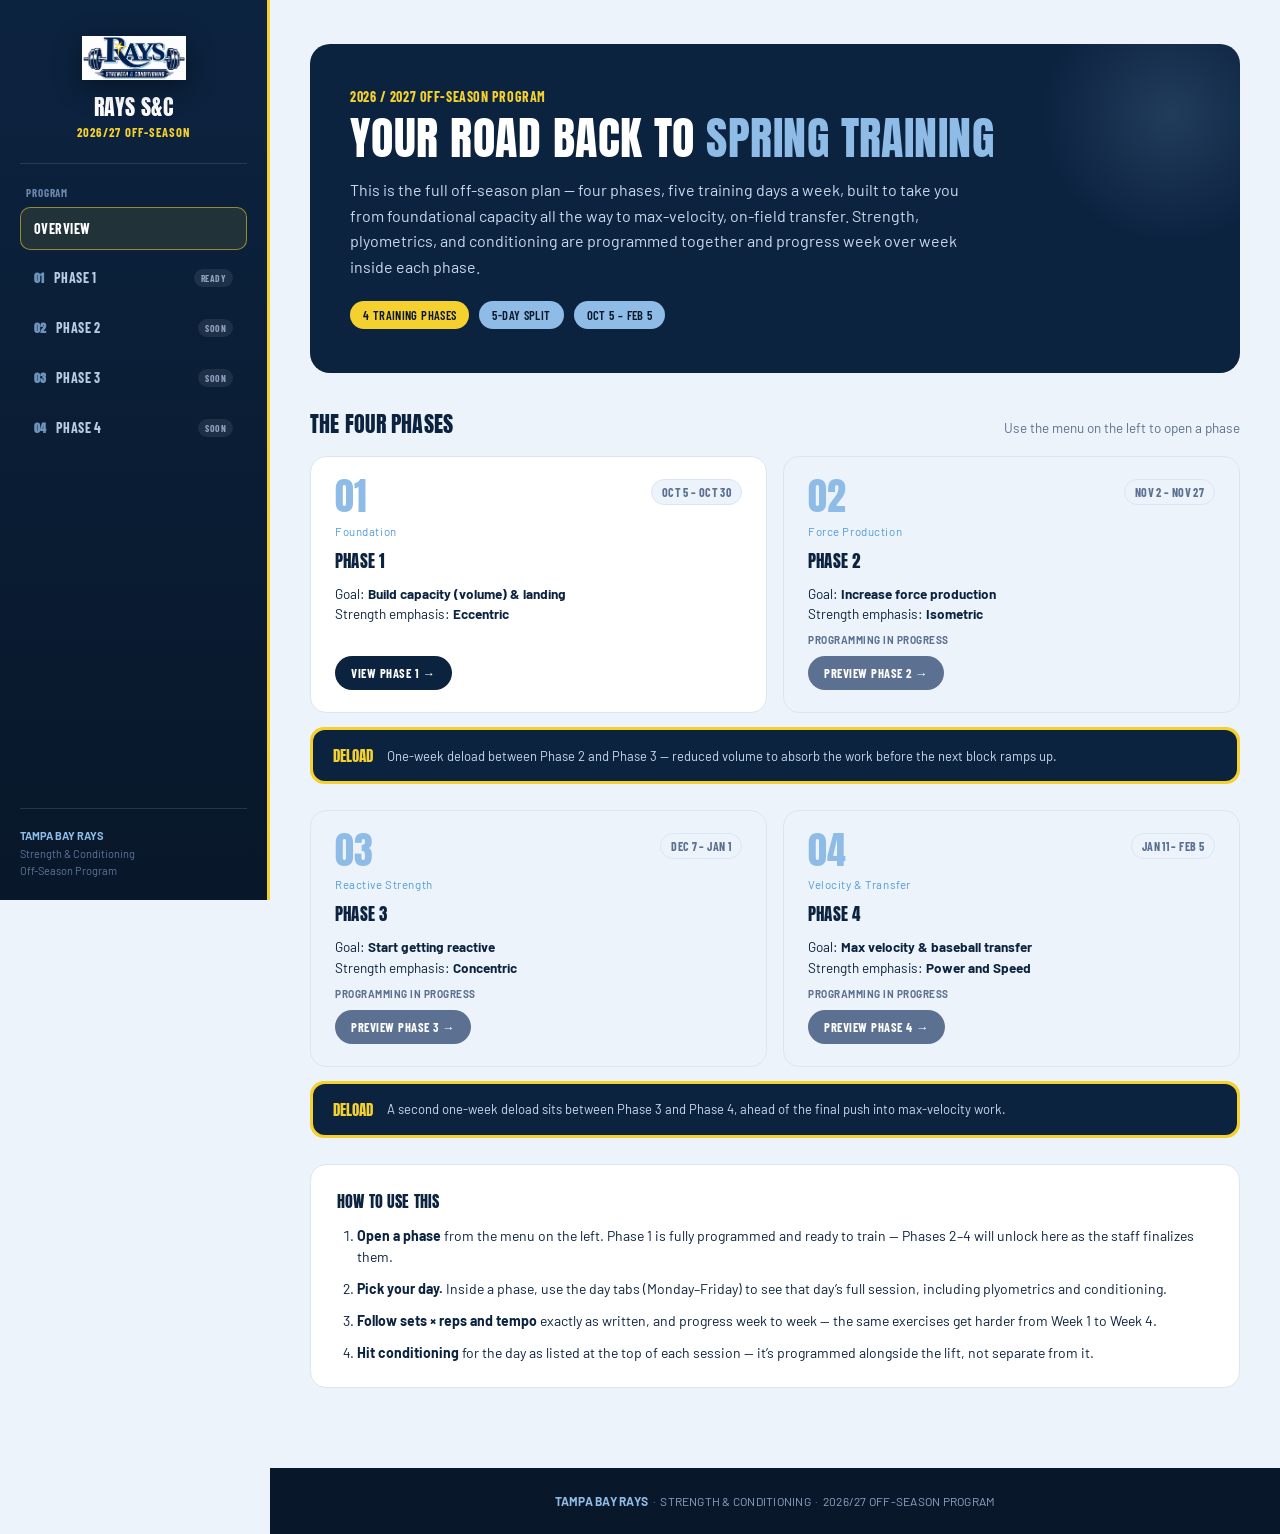
==== index.html @ f3b7005d "Add files via upload" ====
<!doctype html>
<html lang="en">
<head>
<meta charset="UTF-8">
<meta name="viewport" content="width=device-width, initial-scale=1.0, viewport-fit=cover">
<meta name="theme-color" content="#0C2340">
<meta name="apple-mobile-web-app-capable" content="yes">
<meta name="apple-mobile-web-app-status-bar-style" content="black-translucent">
<meta name="mobile-web-app-capable" content="yes">
<title>Tampa Bay Rays — 2026/27 Off-Season Program</title>
<link rel="preconnect" href="https://fonts.googleapis.com">
<link rel="preconnect" href="https://fonts.gstatic.com" crossorigin>
<link href="https://fonts.googleapis.com/css2?family=Anton&family=Barlow+Condensed:wght@500;600;700&family=Barlow:wght@400;500;600;700&display=swap" rel="stylesheet">
<style>
  :root{
    --navy:#0C2340;
    --navy-deep:#081729;
    --navy-mid:#123762;
    --rays-blue:#8FBCE6;
    --rays-blue-deep:#4F9BDB;
    --gold:#F5D130;
    --white:#FFFFFF;
    --bg:#EDF3FA;
    --ink:#0C2340;
    --muted:#5C7191;
    --card-line:#DCE6F2;
    --sidebar-w:270px;
    --mono-space:0.04em;
  }
  *{box-sizing:border-box; -webkit-tap-highlight-color:transparent;}
  html{scroll-behavior:smooth; -webkit-text-size-adjust:100%;}
  body{
    margin:0;
    background:var(--bg);
    color:var(--ink);
    font-family:'Barlow', sans-serif;
    -webkit-font-smoothing:antialiased;
    overscroll-behavior-y:none;
  }
  button{ touch-action:manipulation; }
  h1,h2,h3,.display{
    font-family:'Anton', sans-serif;
    font-weight:400;
    letter-spacing:0.01em;
    text-transform:uppercase;
  }
  .eyebrow{
    font-family:'Barlow Condensed', sans-serif;
    font-weight:700;
    letter-spacing:var(--mono-space);
    text-transform:uppercase;
  }
  a{color:inherit;}

  /* ============ APP SHELL ============ */
  .app{
    display:flex;
    min-height:100vh;
    align-items:stretch;
  }

  /* ---------- SIDEBAR ---------- */
  .sidebar{
    width:var(--sidebar-w);
    flex:0 0 var(--sidebar-w);
    background:linear-gradient(180deg, var(--navy) 0%, var(--navy-deep) 100%);
    color:var(--white);
    position:sticky;
    top:0;
    align-self:flex-start;
    height:100vh;
    overflow-y:auto;
    padding:30px 20px 20px;
    display:flex;
    flex-direction:column;
    border-right:3px solid var(--gold);
    z-index:40;
  }
  .sidebar-brand{
    display:flex;
    flex-direction:column;
    align-items:center;
    text-align:center;
    gap:14px;
    padding:6px 4px 24px;
    border-bottom:1px solid rgba(143,188,230,0.18);
  }
  .sidebar-brand img{
    width:104px;
    height:auto;
    flex:0 0 auto;
    filter:drop-shadow(0 6px 14px rgba(0,0,0,0.4));
  }
  .sidebar-brand .brand-text{
    font-family:'Anton', sans-serif;
    font-weight:400;
    letter-spacing:0.02em;
    text-transform:uppercase;
    font-size:22px;
    line-height:1.15;
    color:var(--white);
  }
  .sidebar-brand .brand-text span{
    display:block;
    font-family:'Barlow Condensed', sans-serif;
    font-size:12.5px;
    color:var(--gold);
    font-weight:700;
    letter-spacing:0.08em;
    margin-top:6px;
  }

  .sidebar-section-label{
    font-family:'Barlow Condensed', sans-serif;
    font-weight:700;
    letter-spacing:0.08em;
    text-transform:uppercase;
    font-size:11px;
    color:#6C87AC;
    margin:22px 6px 8px;
  }

  .sidebar-nav{
    display:flex;
    flex-direction:column;
    gap:6px;
  }
  .sidebar-nav button{
    display:flex;
    align-items:center;
    justify-content:space-between;
    gap:10px;
    width:100%;
    text-align:left;
    background:transparent;
    border:1px solid transparent;
    border-radius:10px;
    padding:12px 13px;
    cursor:pointer;
    color:#B9CBE3;
    font-family:'Barlow Condensed', sans-serif;
    font-weight:700;
    letter-spacing:0.03em;
    text-transform:uppercase;
    font-size:14px;
    transition:all 0.15s ease;
  }
  .sidebar-nav button .num{
    font-family:'Anton', sans-serif;
    font-size:12px;
    color:var(--rays-blue);
    margin-right:9px;
    opacity:0.75;
  }
  .sidebar-nav button:hover{
    background:rgba(143,188,230,0.08);
    color:var(--white);
  }
  .sidebar-nav button.active{
    background:rgba(245,209,48,0.10);
    border-color:rgba(245,209,48,0.55);
    color:var(--white);
  }
  .sidebar-nav button.active .num{ color:var(--gold); }
  .sidebar-nav button .badge{
    font-size:9.5px;
    letter-spacing:0.04em;
    padding:3px 7px;
    border-radius:999px;
    background:rgba(255,255,255,0.08);
    color:#8FA3C2;
    font-family:'Barlow Condensed', sans-serif;
    font-weight:700;
    flex:0 0 auto;
  }
  .sidebar-nav button.active .badge.ready{
    background:var(--gold);
    color:var(--navy-deep);
  }

  .sidebar-foot{
    margin-top:auto;
    padding-top:18px;
    border-top:1px solid rgba(143,188,230,0.18);
    font-size:11px;
    color:#5E759C;
    line-height:1.6;
  }
  .sidebar-foot b{ color:var(--rays-blue); }

  .sidebar-toggle{
    display:none;
    -webkit-appearance:none;
    appearance:none;
    border:none;
    outline:none;
    width:100%;
    text-align:left;
    font:inherit;
    margin:0;
  }

  /* ---------- MAIN CONTENT ---------- */
  .content{
    flex:1 1 auto;
    min-width:0;
  }
  .page{ display:none; }
  .page.active{ display:block; }

  .page-inner{
    max-width:1080px;
    margin:0 auto;
    padding:44px 40px 80px;
  }

  /* ---------- OVERVIEW HERO ---------- */
  .ov-hero{
    background:var(--navy);
    color:var(--white);
    border-radius:20px;
    padding:44px 40px;
    position:relative;
    overflow:hidden;
    margin-bottom:34px;
  }
  .ov-hero::after{
    content:"";
    position:absolute;
    right:-60px; top:-60px;
    width:260px; height:260px;
    border-radius:50%;
    background:radial-gradient(circle, rgba(143,188,230,0.16) 0%, transparent 70%);
  }
  .ov-hero .eyebrow{ color:var(--gold); font-size:14px; margin-bottom:10px; }
  .ov-hero h1{
    font-size:clamp(30px, 4vw, 46px);
    line-height:1.0;
    margin:0 0 16px;
    color:var(--white);
    position:relative;
  }
  .ov-hero h1 span{ color:var(--rays-blue); }
  .ov-hero p{
    font-size:16px;
    line-height:1.6;
    color:#C9D9EC;
    max-width:640px;
    margin:0 0 22px;
    position:relative;
  }
  .ov-hero .hero-strip{ display:flex; gap:10px; flex-wrap:wrap; position:relative;}
  .ov-hero .pill{
    font-family:'Barlow Condensed', sans-serif;
    font-weight:600;
    letter-spacing:0.03em;
    text-transform:uppercase;
    font-size:12.5px;
    color:var(--navy-deep);
    background:var(--rays-blue);
    padding:6px 13px;
    border-radius:999px;
  }
  .ov-hero .pill.gold{ background:var(--gold); }

  .section-head{
    display:flex;
    align-items:baseline;
    justify-content:space-between;
    margin:0 0 16px;
    flex-wrap:wrap;
    gap:8px;
  }
  .section-head h2{
    font-size:22px;
    color:var(--navy);
    margin:0;
  }
  .section-head p{
    margin:0;
    font-size:13.5px;
    color:var(--muted);
  }

  /* ---------- PHASE SUMMARY CARDS (Overview) ---------- */
  .phase-grid{
    display:grid;
    grid-template-columns:repeat(2, 1fr);
    gap:16px;
    margin-bottom:14px;
  }
  @media (max-width:760px){ .phase-grid{ grid-template-columns:1fr; } }

  .phase-card{
    background:var(--white);
    border:1px solid var(--card-line);
    border-radius:16px;
    padding:22px 24px;
    position:relative;
    display:flex;
    flex-direction:column;
    gap:10px;
  }
  .phase-card .top-row{
    display:flex;
    align-items:flex-start;
    justify-content:space-between;
    gap:10px;
  }
  .phase-card .num{
    font-family:'Anton', sans-serif;
    font-size:38px;
    color:var(--rays-blue);
    line-height:0.9;
  }
  .phase-card .dates{
    font-family:'Barlow Condensed', sans-serif;
    font-weight:700;
    letter-spacing:0.03em;
    text-transform:uppercase;
    font-size:12px;
    color:var(--muted);
    background:var(--bg);
    border:1px solid var(--card-line);
    padding:5px 10px;
    border-radius:999px;
    white-space:nowrap;
  }
  .phase-card h3{
    font-size:17px;
    color:var(--navy);
    margin:0;
  }
  .phase-card .eyebrow-mini{
    font-size:11.5px;
    color:var(--rays-blue-deep);
    letter-spacing:0.05em;
  }
  .phase-card .goal-line{
    font-size:13.5px;
    color:var(--ink);
    line-height:1.5;
  }
  .phase-card .goal-line b{ color:var(--navy); }
  .phase-card .cond-mini{
    display:flex;
    flex-wrap:wrap;
    gap:5px;
    margin-top:4px;
  }
  .phase-card .cond-mini span{
    font-size:10.5px;
    font-weight:700;
    letter-spacing:0.02em;
    text-transform:uppercase;
    color:var(--navy);
    background:var(--bg);
    border:1px solid var(--card-line);
    padding:3px 8px;
    border-radius:999px;
  }
  .phase-card .go-btn{
    margin-top:auto;
    align-self:flex-start;
    font-family:'Barlow Condensed', sans-serif;
    font-weight:700;
    letter-spacing:0.04em;
    text-transform:uppercase;
    font-size:12.5px;
    background:var(--navy);
    color:var(--white);
    border:none;
    padding:9px 16px;
    border-radius:999px;
    cursor:pointer;
    transition:background 0.15s ease;
  }
  .phase-card .go-btn:hover{ background:var(--rays-blue-deep); }
  .phase-card.locked{ background:var(--bg); }
  .phase-card.locked .go-btn{ background:var(--muted); }
  .phase-card.locked .go-btn:hover{ background:var(--navy-mid); }
  .phase-card .lock-tag{
    font-size:10px;
    font-weight:700;
    letter-spacing:0.05em;
    text-transform:uppercase;
    color:var(--muted);
  }

  .deload-strip{
    display:flex;
    align-items:center;
    gap:14px;
    background:var(--gold);
    border-radius:14px;
    padding:3px;
    margin:6px 0 26px;
  }
  .deload-strip-inner{
    background:var(--navy);
    border-radius:12px;
    padding:14px 20px;
    color:var(--white);
    display:flex;
    align-items:center;
    gap:14px;
    flex-wrap:wrap;
    width:100%;
  }
  .deload-strip-inner .tag{
    font-family:'Anton', sans-serif;
    font-size:15px;
    color:var(--gold);
  }
  .deload-strip-inner p{ margin:0; font-size:13px; color:#C9D9EC; }

  .how-panel{
    background:var(--white);
    border:1px solid var(--card-line);
    border-radius:16px;
    padding:24px 26px;
    margin-top:8px;
  }
  .how-panel h3{ font-size:16px; color:var(--navy); margin:0 0 12px;}
  .how-panel ol{
    margin:0;
    padding-left:20px;
    display:flex;
    flex-direction:column;
    gap:10px;
  }
  .how-panel li{ font-size:14px; line-height:1.55; }
  .how-panel li b{ color:var(--navy); }

  /* ---------- barbell divider ---------- */
  .barbell-divider{
    display:flex;
    align-items:center;
    gap:14px;
    margin:34px 0 26px;
  }
  .barbell-divider .plate{
    width:18px; height:18px;
    border-radius:50%;
    border:4px solid var(--navy);
    flex:0 0 auto;
  }
  .barbell-divider .plate.small{ width:11px; height:11px; border-width:3px; border-color:var(--rays-blue); }
  .barbell-divider .bar{
    flex:1;
    height:3px;
    background:linear-gradient(90deg, var(--navy), var(--rays-blue));
    border-radius:2px;
  }

  /* ---------- PHASE DETAIL BANNER (used on phase pages) ---------- */
  .phase-banner{
    background:var(--navy);
    border-radius:18px;
    padding:30px 30px;
    display:flex;
    align-items:center;
    gap:24px;
    color:var(--white);
    position:relative;
    overflow:hidden;
    margin-bottom:24px;
    flex-wrap:wrap;
  }
  .phase-banner .num{
    font-family:'Anton', sans-serif;
    font-size:clamp(48px, 6vw, 76px);
    color:var(--rays-blue);
    opacity:0.9;
    line-height:1;
    flex:0 0 auto;
  }
  .phase-banner .txt{ position:relative; z-index:1; flex:1 1 260px; }
  .phase-banner .eyebrow{ color:var(--gold); font-size:13px; margin-bottom:4px; }
  .phase-banner h2{ font-size:clamp(24px,3.4vw,34px); margin:0 0 8px; color:var(--white); }
  .phase-banner .goal-line{
    font-size:14.5px;
    color:#CBDCEF;
    max-width:640px;
    line-height:1.5;
  }
  .phase-banner .goal-line b{ color:var(--rays-blue); font-weight:700; }
  .phase-banner .dates-chip{
    font-family:'Barlow Condensed', sans-serif;
    font-weight:700;
    letter-spacing:0.03em;
    text-transform:uppercase;
    font-size:12.5px;
    background:rgba(143,188,230,0.15);
    border:1px solid rgba(143,188,230,0.4);
    color:var(--rays-blue);
    padding:6px 13px;
    border-radius:999px;
    display:inline-block;
    margin-top:10px;
  }

  /* plyo panels */
  .split-row{
    display:grid;
    grid-template-columns:1fr 1fr;
    gap:16px;
    margin-bottom:30px;
  }
  @media (max-width:760px){ .split-row{ grid-template-columns:1fr; } }
  .panel{
    background:var(--white);
    border:1px solid var(--card-line);
    border-radius:14px;
    padding:20px 22px;
  }
  .panel .panel-title{
    display:flex;
    align-items:center;
    gap:10px;
    font-family:'Anton', sans-serif;
    font-size:16px;
    color:var(--navy);
    margin:0 0 12px;
    text-transform:uppercase;
  }
  .panel .panel-title .plate-icon{
    width:20px; height:20px;
    border-radius:50%;
    border:5px solid var(--navy);
    flex:0 0 auto;
  }
  .panel-title.upper .plate-icon{ border-color:var(--rays-blue-deep); }
  .panel .row{ margin-bottom:10px; }
  .panel .row:last-child{ margin-bottom:0; }
  .panel .row .label{
    font-family:'Barlow Condensed', sans-serif;
    font-weight:700;
    letter-spacing:0.04em;
    font-size:11px;
    text-transform:uppercase;
    color:var(--muted);
    margin-bottom:3px;
  }
  .panel .row .value{ font-size:14px; color:var(--ink); line-height:1.5; }
  .panel .row .value.goal{ color:var(--navy); font-weight:600; }

  /* ---------- DAY PILLS (within a phase page) ---------- */
  .day-pills{
    display:flex;
    gap:8px;
    flex-wrap:wrap;
    margin:0 0 18px;
  }
  .day-pills button{
    font-family:'Barlow Condensed', sans-serif;
    font-weight:700;
    letter-spacing:0.03em;
    text-transform:uppercase;
    font-size:13.5px;
    color:var(--navy);
    background:var(--white);
    border:1.5px solid var(--card-line);
    padding:9px 18px;
    border-radius:999px;
    cursor:pointer;
    transition:all 0.15s ease;
  }
  .day-pills button:hover{ border-color:var(--rays-blue-deep); }
  .day-pills button.active{
    background:var(--navy);
    border-color:var(--navy);
    color:var(--white);
  }
  .day-pills button .cond-dot{
    display:inline-block;
    width:6px;height:6px;
    border-radius:50%;
    background:var(--gold);
    margin-right:7px;
  }

  .cond-card{
    background:linear-gradient(135deg, rgba(245,209,48,0.10), rgba(255,255,255,1) 60%);
    border:1px solid var(--card-line);
    border-left:4px solid var(--gold);
    border-radius:14px;
    padding:16px 20px;
    margin:-6px 0 18px;
  }
  .cond-card .cond-head{
    display:flex;
    align-items:baseline;
    gap:10px;
    flex-wrap:wrap;
    margin-bottom:6px;
  }
  .cond-card .cond-title{
    font-family:'Anton', sans-serif;
    font-size:14px;
    color:var(--navy);
    text-transform:uppercase;
  }
  .cond-card .cond-note{
    font-size:12px;
    color:var(--muted);
    font-style:italic;
  }
  .cond-card .cond-weeks{
    display:flex;
    gap:8px;
    flex-wrap:wrap;
    margin-top:2px;
  }
  .cond-card .cond-weeks span{
    font-size:11.5px;
    font-weight:700;
    color:var(--navy);
    background:var(--bg);
    border:1px solid var(--card-line);
    padding:4px 10px;
    border-radius:999px;
  }
  .cond-card .cond-weeks span b{
    color:var(--rays-blue-deep);
    margin-right:4px;
    font-weight:700;
  }

  /* ---------- PROGRAM TABLE ---------- */
  .table-wrap{
    background:var(--white);
    border:1px solid var(--card-line);
    border-radius:14px;
    overflow-x:auto;
    -webkit-overflow-scrolling:touch;
    margin-bottom:12px;
  }
  table.program{
    width:100%;
    border-collapse:collapse;
  }
  table.program thead th{
    background:var(--navy);
    color:var(--white);
    font-family:'Barlow Condensed', sans-serif;
    font-weight:700;
    letter-spacing:0.04em;
    text-transform:uppercase;
    font-size:11.5px;
    padding:12px 14px;
    text-align:left;
    white-space:nowrap;
  }
  table.program thead th.wk{ text-align:center; width:130px; }
  table.program tbody tr{ border-top:1px solid var(--card-line); }
  table.program tbody tr:nth-child(even){ background:var(--bg); }
  table.program td{
    padding:12px 14px;
    vertical-align:top;
    font-size:13px;
  }
  table.program td.wk{ text-align:center; white-space:nowrap; }
  .ex-tag{
    font-family:'Barlow Condensed', sans-serif;
    font-weight:700;
    color:var(--rays-blue-deep);
    margin-right:6px;
    font-size:12px;
  }
  .ex-name{
    font-family:'Anton', sans-serif;
    font-size:13.5px;
    color:var(--navy);
    text-transform:uppercase;
    line-height:1.25;
  }
  .ex-note{
    font-size:11px;
    color:var(--muted);
    font-style:italic;
    margin-top:3px;
    line-height:1.3;
  }
  .set-main{ font-weight:700; color:var(--navy); font-size:13.5px; }
  .tempo-chip{
    display:inline-block;
    margin-top:4px;
    font-size:10px;
    letter-spacing:0.02em;
    color:var(--muted);
    background:var(--bg);
    border:1px solid var(--card-line);
    padding:1px 7px;
    border-radius:999px;
  }
  .block-divider td{
    padding:0;
    height:1px;
  }

  /* legend */
  .legend{
    display:flex;
    flex-wrap:wrap;
    gap:16px;
    font-size:11.5px;
    color:var(--muted);
    margin-bottom:30px;
  }
  .legend b{ color:var(--navy); }

  /* ---------- COMING SOON ---------- */
  .coming-soon{
    background:var(--white);
    border:1.5px dashed var(--card-line);
    border-radius:18px;
    padding:56px 32px;
    text-align:center;
    margin-top:6px;
  }
  .coming-soon .badge-lg{
    display:inline-flex;
    align-items:center;
    gap:8px;
    background:var(--bg);
    border:1px solid var(--card-line);
    color:var(--muted);
    font-family:'Barlow Condensed', sans-serif;
    font-weight:700;
    letter-spacing:0.05em;
    text-transform:uppercase;
    font-size:12px;
    padding:6px 14px;
    border-radius:999px;
    margin-bottom:18px;
  }
  .coming-soon h3{
    font-size:26px;
    color:var(--navy);
    margin:0 0 12px;
  }
  .coming-soon p{
    font-size:14.5px;
    color:var(--muted);
    max-width:460px;
    margin:0 auto;
    line-height:1.6;
  }

  footer.site-footer{
    background:var(--navy-deep);
    color:#8FA3C2;
    padding:26px 40px;
    text-align:center;
    font-size:12px;
    letter-spacing:0.02em;
  }
  footer.site-footer b{ color:var(--rays-blue); }

  /* ---------- RESPONSIVE ---------- */
  @media (max-width:880px){
    .sidebar{
      position:fixed;
      left:0; top:0; bottom:0;
      width:min(var(--sidebar-w), 82vw);
      flex-basis:auto;
      transform:translateX(-100%);
      transition:transform 0.2s ease;
      box-shadow:10px 0 30px rgba(0,0,0,0.3);
      padding-top:max(30px, env(safe-area-inset-top));
      padding-bottom:max(20px, env(safe-area-inset-bottom));
      padding-left:max(20px, env(safe-area-inset-left));
    }
    .sidebar.open{ transform:translateX(0); }
    .app{ display:block; }
    .sidebar-toggle{
      display:flex;
      align-items:center;
      gap:10px;
      position:sticky;
      top:0;
      z-index:30;
      background:rgba(12,35,64,0.97);
      backdrop-filter:blur(6px);
      border-bottom:3px solid var(--gold);
      padding:16px 20px;
      padding-top:max(16px, env(safe-area-inset-top));
      color:var(--white);
      font-family:'Barlow Condensed', sans-serif;
      font-weight:700;
      letter-spacing:0.04em;
      text-transform:uppercase;
      font-size:15px;
      cursor:pointer;
      min-height:52px;
    }
    .sidebar-toggle .bars{
      width:22px; height:16px;
      position:relative;
      flex:0 0 auto;
    }
    .sidebar-toggle .bars span{
      position:absolute; left:0; right:0; height:2px; background:var(--gold);
    }
    .sidebar-toggle .bars span:nth-child(1){ top:0; }
    .sidebar-toggle .bars span:nth-child(2){ top:7px; }
    .sidebar-toggle .bars span:nth-child(3){ top:14px; }
    .scrim{
      display:none;
      position:fixed; inset:0;
      background:rgba(8,23,41,0.55);
      z-index:35;
    }
    .scrim.show{ display:block; }
    .page-inner{ padding:24px 18px 60px; }
    .sidebar-nav button{ padding:14px 13px; font-size:15px; }
    .day-pills button{ padding:11px 18px; font-size:14px; }
    footer.site-footer{ padding-bottom:max(26px, env(safe-area-inset-bottom)); }
  }
  @media (max-width:640px){
    /* Program tables become stacked cards instead of a wide grid */
    .table-wrap{ overflow:visible; border:none; background:transparent; }
    table.program, table.program thead, table.program tbody, table.program tr, table.program th, table.program td{
      display:block;
      width:100%;
    }
    table.program thead{ display:none; }
    table.program tbody tr{
      background:var(--white);
      border:1px solid var(--card-line);
      border-radius:14px;
      margin-bottom:14px;
      overflow:hidden;
    }
    table.program tbody tr:nth-child(even){ background:var(--white); }
    table.program td{
      padding:11px 16px;
      border-top:1px solid var(--card-line);
    }
    table.program td.ex-cell{
      background:var(--navy);
      border-top:none;
      padding:14px 16px;
    }
    table.program td.ex-cell .ex-name{ color:var(--white); }
    table.program td.ex-cell .ex-tag{ color:var(--gold); }
    table.program td.ex-cell .ex-note{ color:#B9CBE3; }
    table.program td.wk{
      display:flex;
      align-items:center;
      justify-content:space-between;
      text-align:right;
    }
    table.program td.wk::before{
      content:attr(data-label);
      font-family:'Barlow Condensed', sans-serif;
      font-weight:700;
      letter-spacing:0.04em;
      text-transform:uppercase;
      font-size:11px;
      color:var(--muted);
    }
    .cond-card .cond-weeks{ gap:8px 10px; }
  }
  @media (max-width:520px){
    table.program thead th.wk, table.program td.wk{ width:auto; }
    .ov-hero{ padding:26px 20px; }
    .phase-banner{ padding:22px 20px; gap:16px; }
    .phase-banner .num{ font-size:44px; }
    .page-inner{ padding:22px 16px 56px; }
  }

  @media (prefers-reduced-motion: reduce){
    html{ scroll-behavior:auto; }
    .sidebar{ transition:none; }
  }
</style>
</head>
<body>

<div class="scrim" id="scrim"></div>

<button type="button" class="sidebar-toggle" id="sidebarToggle" aria-label="Open menu">
  <div class="bars"><span></span><span></span><span></span></div>
  MENU
</button>

<div class="app">
  <aside class="sidebar" id="sidebar">
    <div class="sidebar-brand">
      <img src="[data-uri]" alt="Rays Strength &amp; Conditioning logo">
      <div class="brand-text">RAYS S&amp;C<span>2026/27 Off-Season</span></div>
    </div>

    <div class="sidebar-section-label">Program</div>
    <nav class="sidebar-nav" id="sidebarNav">
      <button data-page="overview" class="active" type="button">Overview</button>
      <button data-page="phase1" type="button"><span><span class="num">01</span>Phase 1</span><span class="badge ready">Ready</span></button>
      <button data-page="phase2" type="button"><span><span class="num">02</span>Phase 2</span><span class="badge">Soon</span></button>
      <button data-page="phase3" type="button"><span><span class="num">03</span>Phase 3</span><span class="badge">Soon</span></button>
      <button data-page="phase4" type="button"><span><span class="num">04</span>Phase 4</span><span class="badge">Soon</span></button>
    </nav>

    <div class="sidebar-foot">
      <b>TAMPA BAY RAYS</b><br>Strength &amp; Conditioning<br>Off-Season Program
    </div>
  </aside>

  <div class="content">

    <!-- ================= OVERVIEW ================= -->
    <section class="page active" id="page-overview">
      <div class="page-inner">

        <div class="ov-hero">
          <div class="eyebrow">2026 / 2027 Off-Season Program</div>
          <h1>Your Road Back to <span>Spring Training</span></h1>
          <p>This is the full off-season plan &mdash; four phases, five training days a week, built to take you from foundational capacity all the way to max-velocity, on-field transfer. Strength, plyometrics, and conditioning are programmed together and progress week over week inside each phase.</p>
          <div class="hero-strip">
            <span class="pill gold">4 Training Phases</span>
            <span class="pill">5-Day Split</span>
            <span class="pill">Oct 5 &ndash; Feb 5</span>
          </div>
        </div>

        <div class="section-head">
          <h2>The Four Phases</h2>
          <p>Use the menu on the left to open a phase</p>
        </div>

        <div class="phase-grid">

          <div class="phase-card">
            <div class="top-row">
              <div class="num">01</div>
              <div class="dates">Oct 5 &ndash; Oct 30</div>
            </div>
            <div class="eyebrow-mini">Foundation</div>
            <h3>Phase 1</h3>
            <div class="goal-line">Goal: <b>Build capacity (volume) &amp; landing</b><br>Strength emphasis: <b>Eccentric</b></div>
            <button class="go-btn" data-goto="phase1" type="button">View Phase 1 &rarr;</button>
          </div>

          <div class="phase-card locked">
            <div class="top-row">
              <div class="num">02</div>
              <div class="dates">Nov 2 &ndash; Nov 27</div>
            </div>
            <div class="eyebrow-mini">Force Production</div>
            <h3>Phase 2</h3>
            <div class="goal-line">Goal: <b>Increase force production</b><br>Strength emphasis: <b>Isometric</b></div>
            <div class="lock-tag">Programming in progress</div>
            <button class="go-btn" data-goto="phase2" type="button">Preview Phase 2 &rarr;</button>
          </div>

        </div>

        <div class="deload-strip">
          <div class="deload-strip-inner">
            <span class="tag">DELOAD</span>
            <p>One-week deload between Phase 2 and Phase 3 &mdash; reduced volume to absorb the work before the next block ramps up.</p>
          </div>
        </div>

        <div class="phase-grid">

          <div class="phase-card locked">
            <div class="top-row">
              <div class="num">03</div>
              <div class="dates">Dec 7 &ndash; Jan 1</div>
            </div>
            <div class="eyebrow-mini">Reactive Strength</div>
            <h3>Phase 3</h3>
            <div class="goal-line">Goal: <b>Start getting reactive</b><br>Strength emphasis: <b>Concentric</b></div>
            <div class="lock-tag">Programming in progress</div>
            <button class="go-btn" data-goto="phase3" type="button">Preview Phase 3 &rarr;</button>
          </div>

          <div class="phase-card locked">
            <div class="top-row">
              <div class="num">04</div>
              <div class="dates">Jan 11 &ndash; Feb 5</div>
            </div>
            <div class="eyebrow-mini">Velocity &amp; Transfer</div>
            <h3>Phase 4</h3>
            <div class="goal-line">Goal: <b>Max velocity &amp; baseball transfer</b><br>Strength emphasis: <b>Power and Speed</b></div>
            <div class="lock-tag">Programming in progress</div>
            <button class="go-btn" data-goto="phase4" type="button">Preview Phase 4 &rarr;</button>
          </div>

        </div>

        <div class="deload-strip">
          <div class="deload-strip-inner">
            <span class="tag">DELOAD</span>
            <p>A second one-week deload sits between Phase 3 and Phase 4, ahead of the final push into max-velocity work.</p>
          </div>
        </div>

        <div class="how-panel">
          <h3>How to use this</h3>
          <ol>
            <li><b>Open a phase</b> from the menu on the left. Phase 1 is fully programmed and ready to train &mdash; Phases 2&ndash;4 will unlock here as the staff finalizes them.</li>
            <li><b>Pick your day.</b> Inside a phase, use the day tabs (Monday&ndash;Friday) to see that day&#8217;s full session, including plyometrics and conditioning.</li>
            <li><b>Follow sets &times; reps and tempo</b> exactly as written, and progress week to week &mdash; the same exercises get harder from Week 1 to Week 4.</li>
            <li><b>Hit conditioning</b> for the day as listed at the top of each session &mdash; it&#8217;s programmed alongside the lift, not separate from it.</li>
          </ol>
        </div>

      </div>
    </section>

    <!-- ================= PHASE 1 (LIVE) ================= -->
    <section class="page" id="page-phase1">
      <div class="page-inner">

        <div class="phase-banner">
          <div class="num">01</div>
          <div class="txt">
            <div class="eyebrow">Foundation</div>
            <h2>Phase 1</h2>
            <div class="goal-line">Goal: <b>Build capacity (volume) &amp; landing</b> &nbsp;&middot;&nbsp; Strength emphasis: <b>Eccentric</b></div>
            <div class="dates-chip">Oct 5 &ndash; Oct 30 &nbsp;&middot;&nbsp; 4 Weeks</div>
          </div>
        </div>

        <div class="split-row">
          <div class="panel">
            <div class="panel-title"><span class="plate-icon"></span>Lower Body Plyometrics</div>
            <div class="row"><div class="label">Goal</div><div class="value goal">Build capacity (volume) &amp; landing</div></div>
            <div class="row"><div class="label">Exercises</div><div class="value">Sticks, holds, snap downs, box jumps</div></div>
          </div>
          <div class="panel">
            <div class="panel-title upper"><span class="plate-icon"></span>Upper Body Plyometrics</div>
            <div class="row"><div class="label">Goal</div><div class="value goal">Build capacity (volume) &amp; landing</div></div>
            <div class="row"><div class="label">Exercises</div><div class="value">Depth drop catch hold, assisted plyo push ups, eccentrics</div></div>
            <div class="row"><div class="label">Med Ball Work</div><div class="value">Tall kneeling emphasis</div></div>
          </div>
        </div>

        <div class="section-head">
          <h2>Weekly Sessions</h2>
          <p>Sets &times; Reps shown for Weeks 1&ndash;4 &nbsp;&bull;&nbsp; &#8220;e&#8221; = each side</p>
        </div>

        <div class="day-pills" id="p1-day-pills"></div>
        <div class="cond-card" id="p1-cond-card"></div>
        <div class="table-wrap" id="p1-table-wrap"></div>

        <div class="legend"><span><b>P#</b> Prep / Movement Prep</span><span><b>A#/B#/C#</b> Training Block Pairing</span><span><b>Tempo</b> Eccentric&ndash;Pause&ndash;Concentric (seconds)</span></div>

      </div>
    </section>

    <!-- ================= PHASE 2 (COMING SOON) ================= -->
    <section class="page" id="page-phase2">
      <div class="page-inner">
        <div class="phase-banner">
          <div class="num">02</div>
          <div class="txt">
            <div class="eyebrow">Force Production</div>
            <h2>Phase 2</h2>
            <div class="goal-line">Goal: <b>Increase force production</b> &nbsp;&middot;&nbsp; Strength emphasis: <b>Isometric</b></div>
            <div class="dates-chip">Nov 2 &ndash; Nov 27 &nbsp;&middot;&nbsp; 4 Weeks</div>
          </div>
        </div>
        <div class="coming-soon">
          <div class="badge-lg">&#9203; Not yet available</div>
          <h3>Phase 2 is coming soon</h3>
          <p>The Rays strength staff is still finalizing this block&#8217;s day-by-day program. Keep working Phase 1 &mdash; Phase 2 will appear here as soon as it&#8217;s ready.</p>
        </div>
      </div>
    </section>

    <!-- ================= PHASE 3 (COMING SOON) ================= -->
    <section class="page" id="page-phase3">
      <div class="page-inner">
        <div class="phase-banner">
          <div class="num">03</div>
          <div class="txt">
            <div class="eyebrow">Reactive Strength</div>
            <h2>Phase 3</h2>
            <div class="goal-line">Goal: <b>Start getting reactive</b> &nbsp;&middot;&nbsp; Strength emphasis: <b>Concentric</b></div>
            <div class="dates-chip">Dec 7 &ndash; Jan 1 &nbsp;&middot;&nbsp; 4 Weeks</div>
          </div>
        </div>
        <div class="coming-soon">
          <div class="badge-lg">&#9203; Not yet available</div>
          <h3>Phase 3 is coming soon</h3>
          <p>This block builds on Phases 1 &amp; 2 with more reactive, concentric-focused work. It&#8217;s not published yet &mdash; check back after Phase 2 wraps up.</p>
        </div>
      </div>
    </section>

    <!-- ================= PHASE 4 (COMING SOON) ================= -->
    <section class="page" id="page-phase4">
      <div class="page-inner">
        <div class="phase-banner">
          <div class="num">04</div>
          <div class="txt">
            <div class="eyebrow">Velocity &amp; Transfer</div>
            <h2>Phase 4</h2>
            <div class="goal-line">Goal: <b>Max velocity &amp; baseball transfer</b> &nbsp;&middot;&nbsp; Strength emphasis: <b>Power and Speed</b></div>
            <div class="dates-chip">Jan 11 &ndash; Feb 5 &nbsp;&middot;&nbsp; 4 Weeks</div>
          </div>
        </div>
        <div class="coming-soon">
          <div class="badge-lg">&#9203; Not yet available</div>
          <h3>Phase 4 is coming soon</h3>
          <p>The final block before Spring Training &mdash; max velocity and on-field transfer work. This page will be filled in once the staff finalizes the program.</p>
        </div>
      </div>
    </section>

    <footer class="site-footer">
      <b>TAMPA BAY RAYS</b> &nbsp;&middot;&nbsp; STRENGTH &amp; CONDITIONING &nbsp;&middot;&nbsp; 2026/27 OFF-SEASON PROGRAM
    </footer>

  </div>
</div>

<script id="phase1-data" type="application/json">{"MONDAY": {"focus": "STRENGTH UPPER", "exercises": [{"tag": "P1)", "name": "HALF KNEELING FOAM ROLLER WALL ROTATIONS", "note": "(HUG THE BALL, DRIVE OUTSIDE KNEE INTO ROLLER)", "weeks": [{"week": "WK1", "sets": 3, "reps": "3 BREATHS", "tempo": null}, {"week": "WK2", "sets": 3, "reps": "4 BREATHS", "tempo": null}, {"week": "WK3", "sets": 3, "reps": "5 BREATHS", "tempo": null}, {"week": "WK4", "sets": 3, "reps": "5 BREATHS", "tempo": null}]}, {"tag": "P2)", "name": "TALL-KNEELING MEDBALL TOSS", "note": null, "weeks": [{"week": "WK1", "sets": 3, "reps": "4e", "tempo": null}, {"week": "WK2", "sets": 3, "reps": "4e", "tempo": null}, {"week": "WK3", "sets": 3, "reps": "5e", "tempo": null}, {"week": "WK4", "sets": 3, "reps": "5e", "tempo": null}]}, {"tag": "P3)", "name": "PUSH UP DROP CATCH", "note": "(DROP OFF 3-4IN, STICK W/SLIGHT BEND)", "weeks": [{"week": "WK1", "sets": 3, "reps": 2, "tempo": null}, {"week": "WK2", "sets": 3, "reps": 3, "tempo": null}, {"week": "WK3", "sets": 3, "reps": 4, "tempo": null}, {"week": "WK4", "sets": 3, "reps": 5, "tempo": null}]}, {"tag": "A1)", "name": "2DB CHEST SUPPORTED ROW", "note": null, "weeks": [{"week": "WK1", "sets": 3, "reps": 5, "tempo": "3:1:1"}, {"week": "WK2", "sets": 3, "reps": 5, "tempo": "4:1:1"}, {"week": "WK3", "sets": 3, "reps": 5, "tempo": "5:1:1"}, {"week": "WK4", "sets": 3, "reps": 6, "tempo": "1:1:1"}]}, {"tag": "A2)", "name": "TALL KNEELING LANDMINE PRESS", "note": "(SLOW ON THE WAY DOWN)", "weeks": [{"week": "WK1", "sets": 3, "reps": "4e", "tempo": "3:1:1"}, {"week": "WK2", "sets": 3, "reps": "5e", "tempo": "4:1:1"}, {"week": "WK3", "sets": 3, "reps": "6e", "tempo": "5:1:1"}, {"week": "WK4", "sets": 3, "reps": "6e", "tempo": "1:1:1"}]}, {"tag": "B1)", "name": "KB ARM BAR  CHEST PRESS", "note": "(PRESS AFTER TURNING)", "weeks": [{"week": "WK1", "sets": 3, "reps": "6e", "tempo": null}, {"week": "WK2", "sets": 3, "reps": "7e", "tempo": null}, {"week": "WK3", "sets": 3, "reps": "8e", "tempo": null}, {"week": "WK4", "sets": 3, "reps": "8e", "tempo": null}]}, {"tag": "B2)", "name": "CABLE SEATED ALTERNATING LAT PULL DOWN", "note": "(PULL BOTH DOWN, ALTERNATE FROM BOTTOM)", "weeks": [{"week": "WK1", "sets": 3, "reps": "6e", "tempo": null}, {"week": "WK2", "sets": 3, "reps": "7e", "tempo": null}, {"week": "WK3", "sets": 3, "reps": "8e", "tempo": null}, {"week": "WK4", "sets": 3, "reps": "8e", "tempo": null}]}, {"tag": "B3)", "name": "REVERSE CRUNCH", "note": "(HOLD HEAVY WEIGHT OVERHEAD)", "weeks": [{"week": "WK1", "sets": 3, "reps": 10, "tempo": null}, {"week": "WK2", "sets": 3, "reps": 12, "tempo": null}, {"week": "WK3", "sets": 3, "reps": 15, "tempo": null}, {"week": "WK4", "sets": 3, "reps": 15, "tempo": null}]}, {"tag": "C1)", "name": "CONCENTRATION CURL", "note": "(INHALE UP, EXHALE DOWN)", "weeks": [{"week": "WK1", "sets": 3, "reps": 5, "tempo": "3:1:1"}, {"week": "WK2", "sets": 3, "reps": 6, "tempo": "3:1:1"}, {"week": "WK3", "sets": 3, "reps": 7, "tempo": "3:1:1"}, {"week": "WK4", "sets": 3, "reps": 7, "tempo": null}]}, {"tag": "C2)", "name": "SCAP PUSH UP", "note": "(SLOW)", "weeks": [{"week": "WK1", "sets": 3, "reps": 8, "tempo": null}, {"week": "WK2", "sets": 3, "reps": 10, "tempo": null}, {"week": "WK3", "sets": 3, "reps": 12, "tempo": null}, {"week": "WK4", "sets": 3, "reps": 15, "tempo": null}]}]}, "TUESDAY": {"focus": "DYNAMIC LOWER", "exercises": [{"tag": "P1)", "name": "90/90 HIP MOBILITY SERIES", "note": null, "weeks": [{"week": "WK1", "sets": 3, "reps": "5e", "tempo": null}, {"week": "WK2", "sets": 3, "reps": "6e", "tempo": null}, {"week": "WK3", "sets": 3, "reps": "8e", "tempo": null}, {"week": "WK4", "sets": 3, "reps": "8e", "tempo": null}]}, {"tag": "P2)", "name": "LATERAL BOUND & STICK", "note": "(GET OUT)", "weeks": [{"week": "WK1", "sets": 3, "reps": "2e", "tempo": null}, {"week": "WK2", "sets": 3, "reps": "3e", "tempo": null}, {"week": "WK3", "sets": 3, "reps": "4e", "tempo": null}, {"week": "WK4", "sets": 3, "reps": "4e", "tempo": null}]}, {"tag": "P3)", "name": "BOX JUMP + DEPTH DROP", "note": "(STICK DEPTH DROP AT BOTTOM)", "weeks": [{"week": "WK1", "sets": 3, "reps": 3, "tempo": null}, {"week": "WK2", "sets": 3, "reps": 4, "tempo": null}, {"week": "WK3", "sets": 3, "reps": 5, "tempo": null}, {"week": "WK4", "sets": 3, "reps": 5, "tempo": null}]}, {"tag": "P4)", "name": "STAGGERED STANCE RDL", "note": "(DROP CATCH HOLD!)", "weeks": [{"week": "WK1", "sets": 3, "reps": "5e", "tempo": null}, {"week": "WK2", "sets": 3, "reps": "6e", "tempo": null}, {"week": "WK3", "sets": 3, "reps": "8e", "tempo": null}, {"week": "WK4", "sets": 3, "reps": "8e", "tempo": null}]}, {"tag": "A1)", "name": "BB SPLIT SQUAT", "note": "(SLOW ON THE WAY DOWN)", "weeks": [{"week": "WK1", "sets": "3", "reps": 5, "tempo": "3:1:1"}, {"week": "WK2", "sets": 3, "reps": 5, "tempo": "4:1:1"}, {"week": "WK3", "sets": 3, "reps": 5, "tempo": "5:1:1"}, {"week": "WK4", "sets": 3, "reps": 6, "tempo": "1:1:1"}]}, {"tag": "A2)", "name": "SHORT LEVER COPENHAGEN", "note": "(KNEE ON BENCH, DROP HIP)", "weeks": [{"week": "WK1", "sets": 3, "reps": "8e", "tempo": null}, {"week": "WK2", "sets": 3, "reps": "10e", "tempo": null}, {"week": "WK3", "sets": 3, "reps": "12e", "tempo": null}, {"week": "WK4", "sets": 3, "reps": "14e", "tempo": null}]}, {"tag": "B1)", "name": "2DB RDL", "note": "(SLOW ON THE WAY DOWN)", "weeks": [{"week": "WK1", "sets": "3", "reps": 5, "tempo": "3:1:1"}, {"week": "WK2", "sets": 3, "reps": 5, "tempo": "4:1:1"}, {"week": "WK3", "sets": 3, "reps": 5, "tempo": "5:1:1"}, {"week": "WK4", "sets": 3, "reps": 6, "tempo": "1:1:1"}]}, {"tag": "B2)", "name": "SPRING ANKLE ECCENTRIC", "note": "(HEEL UP, LOWER SLOW)", "weeks": [{"week": "WK1", "sets": 3, "reps": 5, "tempo": "3:1:1"}, {"week": "WK2", "sets": 3, "reps": 5, "tempo": "4:1:1"}, {"week": "WK3", "sets": 3, "reps": 5, "tempo": "5:1:1"}, {"week": "WK4", "sets": 3, "reps": 6, "tempo": "5:1:1"}]}, {"tag": "C1)", "name": "SB ALTERNATING SUPERMAN", "note": "(DON'T ANTERIOR TILT)", "weeks": [{"week": "WK1", "sets": 3, "reps": "6e", "tempo": null}, {"week": "WK2", "sets": 3, "reps": "7e", "tempo": null}, {"week": "WK3", "sets": 3, "reps": "8e", "tempo": null}, {"week": "WK4", "sets": 3, "reps": "10e", "tempo": null}]}, {"tag": "C2)", "name": "BAND TKE ", "note": null, "weeks": [{"week": "WK1", "sets": 3, "reps": "x15", "tempo": null}, {"week": "WK2", "sets": 3, "reps": "x20", "tempo": null}, {"week": "WK3", "sets": 3, "reps": "x25", "tempo": null}, {"week": "WK4", "sets": 3, "reps": "x30", "tempo": null}]}]}, "WEDNESDAY": {"focus": "CORE/RECOVERY", "exercises": [{"tag": "A1)", "name": "BODY SAW", "note": null, "weeks": [{"week": "WK1", "sets": 3, "reps": 8, "tempo": null}, {"week": "WK2", "sets": 3, "reps": 10, "tempo": null}, {"week": "WK3", "sets": 4, "reps": 12, "tempo": null}, {"week": "WK4", "sets": 4, "reps": 12, "tempo": null}]}, {"tag": "A2)", "name": "HALF KNEELING KB WINDMILL", "note": null, "weeks": [{"week": "WK1", "sets": 3, "reps": "8e", "tempo": null}, {"week": "WK2", "sets": 3, "reps": "10e", "tempo": null}, {"week": "WK3", "sets": 4, "reps": "12e", "tempo": null}, {"week": "WK4", "sets": 4, "reps": "12e", "tempo": null}]}, {"tag": "A3)", "name": "PALLOF PRESS", "note": "(HOLD, RESET EVERY 10s)", "weeks": [{"week": "WK1", "sets": 3, "reps": ":40s each", "tempo": null}, {"week": "WK2", "sets": 3, "reps": ":50s each", "tempo": null}, {"week": "WK3", "sets": 4, "reps": ":60s each", "tempo": null}, {"week": "WK4", "sets": 4, "reps": ":60s each", "tempo": null}]}, {"tag": "A4)", "name": "TALL KNEELING MED BALL REACTIVE TOSSES", "note": null, "weeks": [{"week": "WK1", "sets": 3, "reps": "12e", "tempo": null}, {"week": "WK2", "sets": 3, "reps": "15e", "tempo": null}, {"week": "WK3", "sets": 4, "reps": "20e", "tempo": null}, {"week": "WK4", "sets": 4, "reps": "20e", "tempo": null}]}, {"tag": "A5)", "name": "SUITCASE MARCH", "note": "(1 WEIGHT, FOCUS ON INCREASING WEIGHT EACH WEEK)", "weeks": [{"week": "WK1", "sets": "3", "reps": ":30s", "tempo": null}, {"week": "WK2", "sets": 3, "reps": ":30s", "tempo": null}, {"week": "WK3", "sets": 4, "reps": ":30s", "tempo": null}, {"week": "WK4", "sets": 4, "reps": ":30s", "tempo": null}]}, {"tag": "A6)", "name": "ACTIVE RECOVERY", "note": "(JUMP ROPE, SMOOTH DYNAMIC, BIKE, BOX PUSH OFFS, ETC.)", "weeks": [{"week": "WK1", "sets": 3, "reps": ":45s", "tempo": null}, {"week": "WK2", "sets": 3, "reps": ":45s", "tempo": null}, {"week": "WK3", "sets": 4, "reps": ":60s", "tempo": null}, {"week": "WK4", "sets": 4, "reps": ":60s", "tempo": null}]}, {"tag": "B1)", "name": "YOGA PUSH UP TO WORLDS GREATEST)", "note": "(SLOW DOWN ON THE PUSH UP)", "weeks": [{"week": "WK1", "sets": "3", "reps": 6, "tempo": null}, {"week": "WK2", "sets": 3, "reps": 8, "tempo": null}, {"week": "WK3", "sets": 4, "reps": 10, "tempo": null}, {"week": "WK4", "sets": 4, "reps": 10, "tempo": null}]}, {"tag": "B2)", "name": "TRX ROTATIONAL ROW", "note": null, "weeks": [{"week": "WK1", "sets": 3, "reps": "8e", "tempo": null}, {"week": "WK2", "sets": 3, "reps": "10e", "tempo": null}, {"week": "WK3", "sets": 4, "reps": "12e", "tempo": null}, {"week": "WK4", "sets": 4, "reps": "12e", "tempo": null}]}, {"tag": "B3)", "name": "REAR FOOT ELEVATED SPLIT SQUAT W/ MB CHOP", "note": "(HUG THE BALL, CHOP IT OVER FRONT LEG)", "weeks": [{"week": "WK1", "sets": 3, "reps": "8e", "tempo": null}, {"week": "WK2", "sets": 3, "reps": "10e", "tempo": null}, {"week": "WK3", "sets": 4, "reps": "12e", "tempo": null}, {"week": "WK4", "sets": 4, "reps": "12e", "tempo": null}]}, {"tag": "B4) ", "name": "HIP LIFT ADDUCTOR WIPERS", "note": null, "weeks": [{"week": "WK1", "sets": 3, "reps": "8e", "tempo": null}, {"week": "WK2", "sets": 3, "reps": "10e", "tempo": null}, {"week": "WK3", "sets": 4, "reps": "12e", "tempo": null}, {"week": "WK4", "sets": 4, "reps": "12e", "tempo": null}]}, {"tag": "B5)", "name": "SINGLE LEG RDL KB PASSES", "note": null, "weeks": [{"week": "WK1", "sets": 3, "reps": "6e", "tempo": null}, {"week": "WK2", "sets": 3, "reps": "8e", "tempo": null}, {"week": "WK3", "sets": 4, "reps": "10e", "tempo": null}, {"week": "WK4", "sets": 4, "reps": "10e", "tempo": null}]}]}, "THURSDAY": {"focus": "DYNAMIC UPPER", "exercises": [{"tag": "P1)", "name": "MED BALL T-SPINE CARS", "note": "(WIDE STANCE HUG MB)", "weeks": [{"week": "WK1", "sets": 3, "reps": "3e", "tempo": null}, {"week": "WK2", "sets": 3, "reps": "3e", "tempo": null}, {"week": "WK3", "sets": 3, "reps": "4e", "tempo": null}, {"week": "WK4", "sets": 3, "reps": "4e", "tempo": null}]}, {"tag": "P2)", "name": "SUPINE MED BALL OVERHEAD THROW", "note": "(LAY ON BOSU OR FOAM ROLLER)", "weeks": [{"week": "WK1", "sets": 3, "reps": 4, "tempo": null}, {"week": "WK2", "sets": 3, "reps": 4, "tempo": null}, {"week": "WK3", "sets": 3, "reps": 5, "tempo": null}, {"week": "WK4", "sets": 3, "reps": 5, "tempo": null}]}, {"tag": "P3)", "name": "STANDING SHOULDER CAR", "note": null, "weeks": [{"week": "WK1", "sets": 3, "reps": "5e", "tempo": null}, {"week": "WK2", "sets": 3, "reps": "5e", "tempo": null}, {"week": "WK3", "sets": 3, "reps": "6e", "tempo": null}, {"week": "WK4", "sets": 3, "reps": "6e", "tempo": null}]}, {"tag": "P4)", "name": "DB SPEED ROW", "note": "(SINGLE ARM)", "weeks": [{"week": "WK1", "sets": 3, "reps": "5e", "tempo": null}, {"week": "WK2", "sets": 3, "reps": "6e", "tempo": null}, {"week": "WK3", "sets": 3, "reps": "8e", "tempo": null}, {"week": "WK4", "sets": 3, "reps": "8e", "tempo": null}]}, {"tag": "A1)", "name": "2DB BENCH PRESS", "note": "(SLOW ON THE WAY DOWN)", "weeks": [{"week": "WK1", "sets": 3, "reps": 5, "tempo": "3:1:1"}, {"week": "WK2", "sets": 3, "reps": 5, "tempo": "4:1:1"}, {"week": "WK3", "sets": 3, "reps": 5, "tempo": "5:1:1"}, {"week": "WK4", "sets": 3, "reps": 6, "tempo": "1:1:1"}]}, {"tag": "A2)", "name": "ECCENTRIC CHIN UP", "note": "(TEMPO DOWN, ADD WEIGHT IF NEEDED)", "weeks": [{"week": "WK1", "sets": 3, "reps": 3, "tempo": "3:1:1"}, {"week": "WK2", "sets": 3, "reps": 4, "tempo": "4:1:1"}, {"week": "WK3", "sets": 3, "reps": 5, "tempo": "5:1:1"}, {"week": "WK4", "sets": 3, "reps": "2 RIR + AMRAP", "tempo": "1:1:1"}]}, {"tag": "B1)", "name": "GORILLA ROW", "note": "(FOREARM ON LEG)", "weeks": [{"week": "WK1", "sets": 3, "reps": 8, "tempo": null}, {"week": "WK2", "sets": 3, "reps": 8, "tempo": null}, {"week": "WK3", "sets": 3, "reps": 6, "tempo": null}, {"week": "WK4", "sets": 3, "reps": 5, "tempo": null}]}, {"tag": "B2)", "name": "SA LANDMINE PRESS", "note": "(W/ WEIGHT SHIFT BACK)", "weeks": [{"week": "WK1", "sets": 3, "reps": "5e", "tempo": null}, {"week": "WK2", "sets": 3, "reps": "6e", "tempo": null}, {"week": "WK3", "sets": 3, "reps": "8e", "tempo": null}, {"week": "WK4", "sets": 3, "reps": "8e", "tempo": null}]}, {"tag": "B3)", "name": "CABLE STAGGERED STANCE 1/2 ROTATIONS", "note": null, "weeks": [{"week": "WK1", "sets": 3, "reps": "6e", "tempo": null}, {"week": "WK2", "sets": 3, "reps": "8e", "tempo": null}, {"week": "WK3", "sets": 3, "reps": "8e", "tempo": null}, {"week": "WK4", "sets": 3, "reps": "8e", "tempo": null}]}, {"tag": "C1)", "name": "CABLE TRICEP EXTENSION", "note": "(TEMPO UP)", "weeks": [{"week": "WK1", "sets": 3, "reps": 5, "tempo": "3:1:1"}, {"week": "WK2", "sets": 3, "reps": 5, "tempo": "4:1:1"}, {"week": "WK3", "sets": 3, "reps": 5, "tempo": "5:1:1"}, {"week": "WK4", "sets": 3, "reps": 8, "tempo": "1:1:1"}]}]}, "FRIDAY": {"focus": "STRENGTH LOWER", "exercises": [{"tag": "P1)", "name": "QUADRUPED HIP CAR", "note": null, "weeks": [{"week": "WK1", "sets": 3, "reps": "5e", "tempo": null}, {"week": "WK2", "sets": 3, "reps": "6e", "tempo": null}, {"week": "WK3", "sets": 3, "reps": "8e", "tempo": null}, {"week": "WK4", "sets": 3, "reps": "8e", "tempo": null}]}, {"tag": "P2)", "name": "SNAP DOWNS", "note": null, "weeks": [{"week": "WK1", "sets": 3, "reps": 5, "tempo": null}, {"week": "WK2", "sets": 3, "reps": 5, "tempo": null}, {"week": "WK3", "sets": 3, "reps": 6, "tempo": null}, {"week": "WK4", "sets": 3, "reps": 8, "tempo": null}]}, {"tag": "P3)", "name": "LATERAL WALL LEAN ISO", "note": null, "weeks": [{"week": "WK1", "sets": 3, "reps": ":5s", "tempo": null}, {"week": "WK2", "sets": 3, "reps": ":6s", "tempo": null}, {"week": "WK3", "sets": 3, "reps": ":8s", "tempo": null}, {"week": "WK4", "sets": 3, "reps": ":8s", "tempo": null}]}, {"tag": "P4)", "name": "BAND/CABLE HORIZONTAL ROTATION DCH", "note": "(DROP-CATCH-HOLD)", "weeks": [{"week": "WK1", "sets": 3, "reps": "6e", "tempo": null}, {"week": "WK2", "sets": 3, "reps": "7e", "tempo": null}, {"week": "WK3", "sets": 3, "reps": "8e", "tempo": null}, {"week": "WK4", "sets": 3, "reps": "10e", "tempo": null}]}, {"tag": "A1)", "name": "BB/SSB BOX SQUAT", "note": "(SLOW ON THE WAY DOWN)", "weeks": [{"week": "WK1", "sets": 3, "reps": 5, "tempo": "3:1:1"}, {"week": "WK2", "sets": 3, "reps": 5, "tempo": "4:1:1"}, {"week": "WK3", "sets": 3, "reps": 5, "tempo": "5:1:1"}, {"week": "WK4", "sets": 3, "reps": 6, "tempo": "1:1:1"}]}, {"tag": "A2)", "name": "MINIBAND WALL MARCH", "note": "(BAND AROUND TOP OF FEET)", "weeks": [{"week": "WK1", "sets": 3, "reps": "6e", "tempo": null}, {"week": "WK2", "sets": 3, "reps": "6e", "tempo": null}, {"week": "WK3", "sets": 3, "reps": "8e", "tempo": null}, {"week": "WK4", "sets": 3, "reps": "8e", "tempo": null}]}, {"tag": "B1)", "name": "STAGGERED STANCE RDL", "note": "(SLOW ON THE WAY DOWN)", "weeks": [{"week": "WK1", "sets": 3, "reps": 5, "tempo": "3:1:1"}, {"week": "WK2", "sets": 3, "reps": 5, "tempo": "4:1:1"}, {"week": "WK3", "sets": 3, "reps": 5, "tempo": "5:1:1"}, {"week": "WK4", "sets": 3, "reps": 6, "tempo": "1:1:1"}]}, {"tag": "B2)", "name": "PARTNER NORDIC", "note": "(FOCUS ON PULLING INTO PARTNERS HANDS)", "weeks": [{"week": "WK1", "sets": 3, "reps": 3, "tempo": null}, {"week": "WK2", "sets": 3, "reps": 4, "tempo": null}, {"week": "WK3", "sets": 3, "reps": 5, "tempo": null}, {"week": "WK4", "sets": 3, "reps": 6, "tempo": null}]}, {"tag": "C1)", "name": "SINGLE LEG HIP THRUST", "note": "(FROM BENCH, SLOW DOWN)", "weeks": [{"week": "WK1", "sets": 3, "reps": 5, "tempo": "3:1:1"}, {"week": "WK2", "sets": 3, "reps": 5, "tempo": "4:1:1"}, {"week": "WK3", "sets": 3, "reps": 5, "tempo": "5:1:1"}, {"week": "WK4", "sets": 3, "reps": 6, "tempo": "1:1:1"}]}, {"tag": "C2)", "name": "SUITCASE CARRY", "note": "(1 ARM)", "weeks": [{"week": "WK1", "sets": 3, "reps": "25y", "tempo": null}, {"week": "WK2", "sets": 3, "reps": "25y", "tempo": null}, {"week": "WK3", "sets": 3, "reps": "20y", "tempo": null}, {"week": "WK4", "sets": 3, "reps": "20y", "tempo": null}]}]}}
</script>
<script id="conditioning-data" type="application/json">{"MONDAY": {"title": "CONDITIONING (LONG INTERVAL)", "note": "ZONE 2 RUN (30s ON, 30s OFF)", "weeks": [{"week": "WK1", "v1": ":15MINUTES", "v2": null}, {"week": "WK2", "v1": ":15MINUTES", "v2": null}, {"week": "WK3", "v1": ":15MINUTES", "v2": null}, {"week": "WK4", "v1": ":15MINUTES", "v2": null}]}, "TUESDAY": {"title": "CONDITIONING (SPRINT ACCELS)", "note": "20Y CONE, SPRINT, WALK BACK)", "weeks": [{"week": "WK1", "v1": 8, "v2": "20y"}, {"week": "WK2", "v1": 8, "v2": "20y"}, {"week": "WK3", "v1": 10, "v2": "20y"}, {"week": "WK4", "v1": 10, "v2": "20y"}]}, "WEDNESDAY": {"title": "CONDITIONING (LONG INTERVAL CARDIO)", "note": "YOUR CHOICE OF CARDIO EQUIPMENT", "weeks": [{"week": "WK1", "v1": ":20MINUTES", "v2": null}, {"week": "WK2", "v1": ":20MINUTES", "v2": null}, {"week": "WK3", "v1": ":25MINUTES", "v2": null}, {"week": "WK4", "v1": ":25MINUTES", "v2": null}]}, "THURSDAY": {"title": "CONDITIONING (CHANGE OF DIRECTION)", "note": "BOX AGILITY (EACH CONE 7Y APART)", "weeks": [{"week": "WK1", "v1": "3e", "v2": null}, {"week": "WK2", "v1": "4e", "v2": null}, {"week": "WK3", "v1": "5e", "v2": null}, {"week": "WK4", "v1": "5e", "v2": null}]}, "FRIDAY": {"title": "CONDITIONING (TOP SPEED)", "note": "BUILD UP SPRINTS (TOP SPEED LAST 10Y)", "weeks": [{"week": "WK1", "v1": 5, "v2": "40y"}, {"week": "WK2", "v1": 6, "v2": "40y"}, {"week": "WK3", "v1": 7, "v2": "40y"}, {"week": "WK4", "v1": 8, "v2": "40y"}]}}
</script>
<script>
  // ---------- navigation ----------
  const navButtons = document.querySelectorAll('.sidebar-nav button[data-page]');
  const pages = document.querySelectorAll('.page');
  const sidebar = document.getElementById('sidebar');
  const scrim = document.getElementById('scrim');

  function showPage(id){
    pages.forEach(p => p.classList.toggle('active', p.id === 'page-' + id));
    navButtons.forEach(b => b.classList.toggle('active', b.dataset.page === id));
    document.getElementById('page-' + id).closest('.content').scrollTo({top:0, behavior:'instant' in window ? 'instant' : 'auto'});
    window.scrollTo({top:0, behavior:'smooth'});
    closeSidebar();
  }

  navButtons.forEach(btn => {
    btn.addEventListener('click', () => showPage(btn.dataset.page));
  });

  document.querySelectorAll('[data-goto]').forEach(btn => {
    btn.addEventListener('click', () => showPage(btn.dataset.goto));
  });

  function openSidebar(){ sidebar.classList.add('open'); scrim.classList.add('show'); }
  function closeSidebar(){ sidebar.classList.remove('open'); scrim.classList.remove('show'); }
  document.getElementById('sidebarToggle').addEventListener('click', openSidebar);
  scrim.addEventListener('click', closeSidebar);

  // ---------- Phase 1 rendering ----------
  const PHASE1 = JSON.parse(document.getElementById('phase1-data').textContent);
  const CONDITIONING = JSON.parse(document.getElementById('conditioning-data').textContent);
  const DAY_ORDER = ['MONDAY','TUESDAY','WEDNESDAY','THURSDAY','FRIDAY'];

  const pillsEl = document.getElementById('p1-day-pills');
  const condCardEl = document.getElementById('p1-cond-card');
  const tableWrap = document.getElementById('p1-table-wrap');

  function formatWeekCell(w){
    if(!w) return '<span class="set-main">&mdash;</span>';
    const sets = w.sets;
    const reps = w.reps;
    let out = '<span class="set-main">' + sets + ' &times; ' + reps + '</span>';
    if(w.tempo){ out += '<div class="tempo-chip">Tempo ' + w.tempo + '</div>'; }
    return out;
  }

  function titleCase(str){
    return str.replace(/\w\S*/g, t => t.charAt(0) + t.slice(1).toLowerCase());
  }

  function cleanText(str){
    if(!str) return str;
    let s = str.trim();
    const opens = (s.match(/\(/g) || []).length;
    const closes = (s.match(/\)/g) || []).length;
    if(closes > opens && s.endsWith(')')) s = s.slice(0, -1);
    return s;
  }

  function formatCondValue(v1, v2){
    if(typeof v1 === 'string' && v1.startsWith(':')){
      const m = v1.match(/^:(\d+)([A-Za-z]+)/);
      if(m) return m[1] + ' ' + titleCase(m[2]);
      return v1;
    }
    if(v2 !== null && v2 !== undefined) return v1 + ' &times; ' + v2;
    return String(v1);
  }

  function renderConditioning(day){
    const c = CONDITIONING[day];
    if(!c){ condCardEl.innerHTML = ''; return; }
    const title = titleCase(cleanText(c.title));
    const note = cleanText(c.note);
    const weeksHtml = c.weeks.map(w =>
      '<span><b>' + w.week + '</b>' + formatCondValue(w.v1, w.v2) + '</span>'
    ).join('');
    condCardEl.innerHTML =
      '<div class="cond-head"><span class="cond-title">' + title + '</span>' +
      (note ? '<span class="cond-note">' + titleCase(note) + '</span>' : '') + '</div>' +
      '<div class="cond-weeks">' + weeksHtml + '</div>';
  }

  function renderDay(day){
    const info = PHASE1[day];
    renderConditioning(day);

    const wkLabels = {WK1:'Week 1', WK2:'Week 2', WK3:'Week 3', WK4:'Week 4'};
    let rows = '';
    info.exercises.forEach(ex => {
      const weeks = {};
      ex.weeks.forEach(w => weeks[w.week] = w);
      rows += '<tr>';
      rows += '<td class="ex-cell"><span class="ex-tag">' + ex.tag.replace(')','') + '</span><span class="ex-name">' + ex.name.trim() + '</span>' +
               (ex.note ? '<div class="ex-note">' + ex.note + '</div>' : '') + '</td>';
      ['WK1','WK2','WK3','WK4'].forEach(wk => {
        rows += '<td class="wk" data-label="' + wkLabels[wk] + '">' + formatWeekCell(weeks[wk]) + '</td>';
      });
      rows += '</tr>';
    });

    tableWrap.innerHTML =
      '<table class="program"><thead><tr>' +
      '<th>' + day.charAt(0) + day.slice(1).toLowerCase() + ' &mdash; ' + info.focus + '</th>' +
      '<th class="wk">Week 1</th><th class="wk">Week 2</th><th class="wk">Week 3</th><th class="wk">Week 4</th>' +
      '</tr></thead><tbody>' + rows + '</tbody></table>';
  }

  function renderPills(active){
    pillsEl.innerHTML = '';
    DAY_ORDER.forEach(day => {
      const btn = document.createElement('button');
      btn.type = 'button';
      btn.textContent = day.charAt(0) + day.slice(1).toLowerCase();
      if(day === active) btn.classList.add('active');
      btn.addEventListener('click', () => {
        renderPills(day);
        renderDay(day);
      });
      pillsEl.appendChild(btn);
    });
  }

  renderPills('MONDAY');
  renderDay('MONDAY');
</script>

</body>
</html>
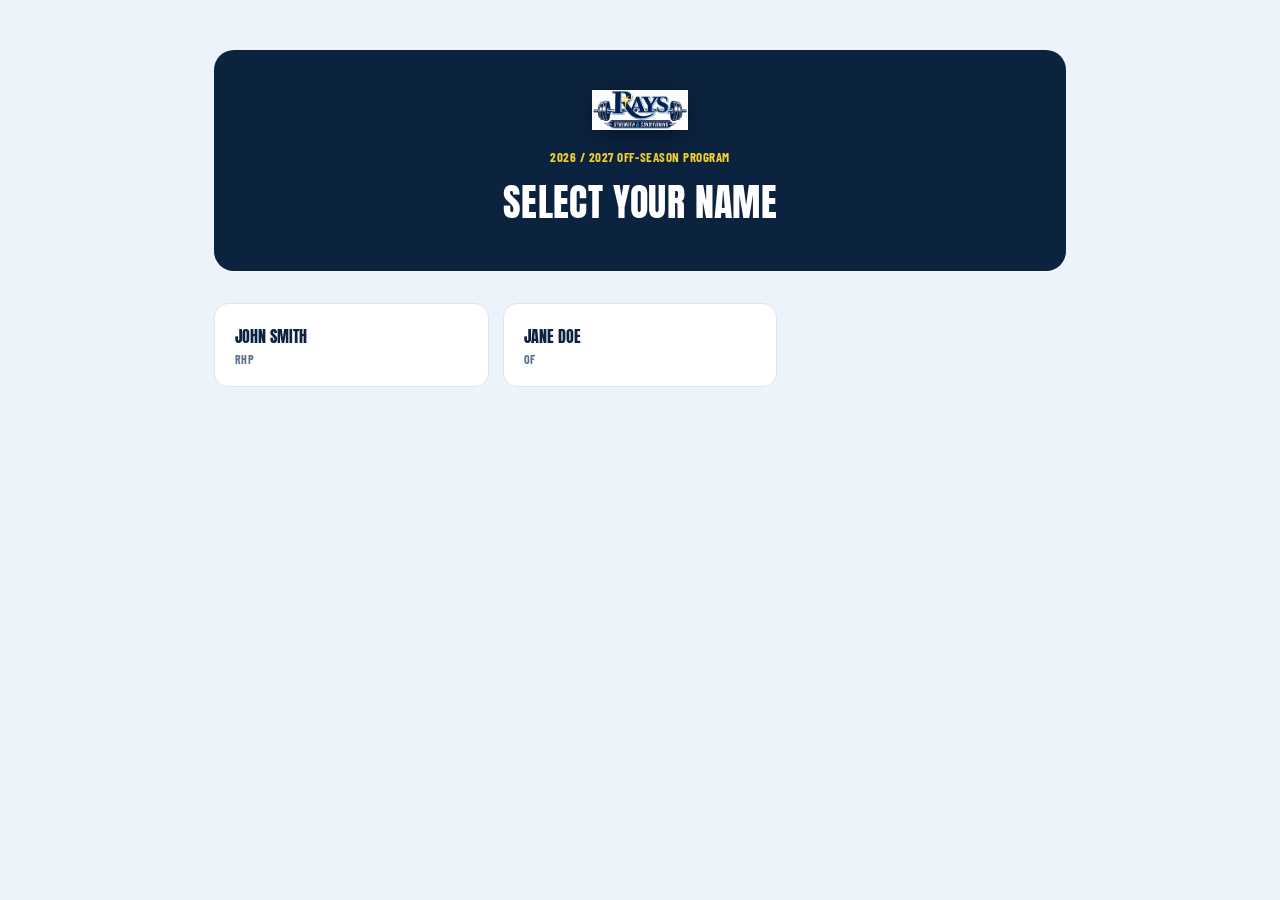
==== commit 9f549ed0: "Add files via upload" ====
--- a/index.html
+++ b/index.html
@@ -4,1252 +4,26 @@
 <meta charset="UTF-8">
 <meta name="viewport" content="width=device-width, initial-scale=1.0, viewport-fit=cover">
 <meta name="theme-color" content="#0C2340">
-<meta name="apple-mobile-web-app-capable" content="yes">
-<meta name="apple-mobile-web-app-status-bar-style" content="black-translucent">
-<meta name="mobile-web-app-capable" content="yes">
 <title>Tampa Bay Rays — 2026/27 Off-Season Program</title>
 <link rel="preconnect" href="https://fonts.googleapis.com">
 <link rel="preconnect" href="https://fonts.gstatic.com" crossorigin>
 <link href="https://fonts.googleapis.com/css2?family=Anton&family=Barlow+Condensed:wght@500;600;700&family=Barlow:wght@400;500;600;700&display=swap" rel="stylesheet">
-<style>
-  :root{
-    --navy:#0C2340;
-    --navy-deep:#081729;
-    --navy-mid:#123762;
-    --rays-blue:#8FBCE6;
-    --rays-blue-deep:#4F9BDB;
-    --gold:#F5D130;
-    --white:#FFFFFF;
-    --bg:#EDF3FA;
-    --ink:#0C2340;
-    --muted:#5C7191;
-    --card-line:#DCE6F2;
-    --sidebar-w:270px;
-    --mono-space:0.04em;
-  }
-  *{box-sizing:border-box; -webkit-tap-highlight-color:transparent;}
-  html{scroll-behavior:smooth; -webkit-text-size-adjust:100%;}
-  body{
-    margin:0;
-    background:var(--bg);
-    color:var(--ink);
-    font-family:'Barlow', sans-serif;
-    -webkit-font-smoothing:antialiased;
-    overscroll-behavior-y:none;
-  }
-  button{ touch-action:manipulation; }
-  h1,h2,h3,.display{
-    font-family:'Anton', sans-serif;
-    font-weight:400;
-    letter-spacing:0.01em;
-    text-transform:uppercase;
-  }
-  .eyebrow{
-    font-family:'Barlow Condensed', sans-serif;
-    font-weight:700;
-    letter-spacing:var(--mono-space);
-    text-transform:uppercase;
-  }
-  a{color:inherit;}
-
-  /* ============ APP SHELL ============ */
-  .app{
-    display:flex;
-    min-height:100vh;
-    align-items:stretch;
-  }
-
-  /* ---------- SIDEBAR ---------- */
-  .sidebar{
-    width:var(--sidebar-w);
-    flex:0 0 var(--sidebar-w);
-    background:linear-gradient(180deg, var(--navy) 0%, var(--navy-deep) 100%);
-    color:var(--white);
-    position:sticky;
-    top:0;
-    align-self:flex-start;
-    height:100vh;
-    overflow-y:auto;
-    padding:30px 20px 20px;
-    display:flex;
-    flex-direction:column;
-    border-right:3px solid var(--gold);
-    z-index:40;
-  }
-  .sidebar-brand{
-    display:flex;
-    flex-direction:column;
-    align-items:center;
-    text-align:center;
-    gap:14px;
-    padding:6px 4px 24px;
-    border-bottom:1px solid rgba(143,188,230,0.18);
-  }
-  .sidebar-brand img{
-    width:104px;
-    height:auto;
-    flex:0 0 auto;
-    filter:drop-shadow(0 6px 14px rgba(0,0,0,0.4));
-  }
-  .sidebar-brand .brand-text{
-    font-family:'Anton', sans-serif;
-    font-weight:400;
-    letter-spacing:0.02em;
-    text-transform:uppercase;
-    font-size:22px;
-    line-height:1.15;
-    color:var(--white);
-  }
-  .sidebar-brand .brand-text span{
-    display:block;
-    font-family:'Barlow Condensed', sans-serif;
-    font-size:12.5px;
-    color:var(--gold);
-    font-weight:700;
-    letter-spacing:0.08em;
-    margin-top:6px;
-  }
-
-  .sidebar-section-label{
-    font-family:'Barlow Condensed', sans-serif;
-    font-weight:700;
-    letter-spacing:0.08em;
-    text-transform:uppercase;
-    font-size:11px;
-    color:#6C87AC;
-    margin:22px 6px 8px;
-  }
-
-  .sidebar-nav{
-    display:flex;
-    flex-direction:column;
-    gap:6px;
-  }
-  .sidebar-nav button{
-    display:flex;
-    align-items:center;
-    justify-content:space-between;
-    gap:10px;
-    width:100%;
-    text-align:left;
-    background:transparent;
-    border:1px solid transparent;
-    border-radius:10px;
-    padding:12px 13px;
-    cursor:pointer;
-    color:#B9CBE3;
-    font-family:'Barlow Condensed', sans-serif;
-    font-weight:700;
-    letter-spacing:0.03em;
-    text-transform:uppercase;
-    font-size:14px;
-    transition:all 0.15s ease;
-  }
-  .sidebar-nav button .num{
-    font-family:'Anton', sans-serif;
-    font-size:12px;
-    color:var(--rays-blue);
-    margin-right:9px;
-    opacity:0.75;
-  }
-  .sidebar-nav button:hover{
-    background:rgba(143,188,230,0.08);
-    color:var(--white);
-  }
-  .sidebar-nav button.active{
-    background:rgba(245,209,48,0.10);
-    border-color:rgba(245,209,48,0.55);
-    color:var(--white);
-  }
-  .sidebar-nav button.active .num{ color:var(--gold); }
-  .sidebar-nav button .badge{
-    font-size:9.5px;
-    letter-spacing:0.04em;
-    padding:3px 7px;
-    border-radius:999px;
-    background:rgba(255,255,255,0.08);
-    color:#8FA3C2;
-    font-family:'Barlow Condensed', sans-serif;
-    font-weight:700;
-    flex:0 0 auto;
-  }
-  .sidebar-nav button.active .badge.ready{
-    background:var(--gold);
-    color:var(--navy-deep);
-  }
-
-  .sidebar-foot{
-    margin-top:auto;
-    padding-top:18px;
-    border-top:1px solid rgba(143,188,230,0.18);
-    font-size:11px;
-    color:#5E759C;
-    line-height:1.6;
-  }
-  .sidebar-foot b{ color:var(--rays-blue); }
-
-  .sidebar-toggle{
-    display:none;
-    -webkit-appearance:none;
-    appearance:none;
-    border:none;
-    outline:none;
-    width:100%;
-    text-align:left;
-    font:inherit;
-    margin:0;
-  }
-
-  /* ---------- MAIN CONTENT ---------- */
-  .content{
-    flex:1 1 auto;
-    min-width:0;
-  }
-  .page{ display:none; }
-  .page.active{ display:block; }
-
-  .page-inner{
-    max-width:1080px;
-    margin:0 auto;
-    padding:44px 40px 80px;
-  }
-
-  /* ---------- OVERVIEW HERO ---------- */
-  .ov-hero{
-    background:var(--navy);
-    color:var(--white);
-    border-radius:20px;
-    padding:44px 40px;
-    position:relative;
-    overflow:hidden;
-    margin-bottom:34px;
-  }
-  .ov-hero::after{
-    content:"";
-    position:absolute;
-    right:-60px; top:-60px;
-    width:260px; height:260px;
-    border-radius:50%;
-    background:radial-gradient(circle, rgba(143,188,230,0.16) 0%, transparent 70%);
-  }
-  .ov-hero .eyebrow{ color:var(--gold); font-size:14px; margin-bottom:10px; }
-  .ov-hero h1{
-    font-size:clamp(30px, 4vw, 46px);
-    line-height:1.0;
-    margin:0 0 16px;
-    color:var(--white);
-    position:relative;
-  }
-  .ov-hero h1 span{ color:var(--rays-blue); }
-  .ov-hero p{
-    font-size:16px;
-    line-height:1.6;
-    color:#C9D9EC;
-    max-width:640px;
-    margin:0 0 22px;
-    position:relative;
-  }
-  .ov-hero .hero-strip{ display:flex; gap:10px; flex-wrap:wrap; position:relative;}
-  .ov-hero .pill{
-    font-family:'Barlow Condensed', sans-serif;
-    font-weight:600;
-    letter-spacing:0.03em;
-    text-transform:uppercase;
-    font-size:12.5px;
-    color:var(--navy-deep);
-    background:var(--rays-blue);
-    padding:6px 13px;
-    border-radius:999px;
-  }
-  .ov-hero .pill.gold{ background:var(--gold); }
-
-  .section-head{
-    display:flex;
-    align-items:baseline;
-    justify-content:space-between;
-    margin:0 0 16px;
-    flex-wrap:wrap;
-    gap:8px;
-  }
-  .section-head h2{
-    font-size:22px;
-    color:var(--navy);
-    margin:0;
-  }
-  .section-head p{
-    margin:0;
-    font-size:13.5px;
-    color:var(--muted);
-  }
-
-  /* ---------- PHASE SUMMARY CARDS (Overview) ---------- */
-  .phase-grid{
-    display:grid;
-    grid-template-columns:repeat(2, 1fr);
-    gap:16px;
-    margin-bottom:14px;
-  }
-  @media (max-width:760px){ .phase-grid{ grid-template-columns:1fr; } }
-
-  .phase-card{
-    background:var(--white);
-    border:1px solid var(--card-line);
-    border-radius:16px;
-    padding:22px 24px;
-    position:relative;
-    display:flex;
-    flex-direction:column;
-    gap:10px;
-  }
-  .phase-card .top-row{
-    display:flex;
-    align-items:flex-start;
-    justify-content:space-between;
-    gap:10px;
-  }
-  .phase-card .num{
-    font-family:'Anton', sans-serif;
-    font-size:38px;
-    color:var(--rays-blue);
-    line-height:0.9;
-  }
-  .phase-card .dates{
-    font-family:'Barlow Condensed', sans-serif;
-    font-weight:700;
-    letter-spacing:0.03em;
-    text-transform:uppercase;
-    font-size:12px;
-    color:var(--muted);
-    background:var(--bg);
-    border:1px solid var(--card-line);
-    padding:5px 10px;
-    border-radius:999px;
-    white-space:nowrap;
-  }
-  .phase-card h3{
-    font-size:17px;
-    color:var(--navy);
-    margin:0;
-  }
-  .phase-card .eyebrow-mini{
-    font-size:11.5px;
-    color:var(--rays-blue-deep);
-    letter-spacing:0.05em;
-  }
-  .phase-card .goal-line{
-    font-size:13.5px;
-    color:var(--ink);
-    line-height:1.5;
-  }
-  .phase-card .goal-line b{ color:var(--navy); }
-  .phase-card .cond-mini{
-    display:flex;
-    flex-wrap:wrap;
-    gap:5px;
-    margin-top:4px;
-  }
-  .phase-card .cond-mini span{
-    font-size:10.5px;
-    font-weight:700;
-    letter-spacing:0.02em;
-    text-transform:uppercase;
-    color:var(--navy);
-    background:var(--bg);
-    border:1px solid var(--card-line);
-    padding:3px 8px;
-    border-radius:999px;
-  }
-  .phase-card .go-btn{
-    margin-top:auto;
-    align-self:flex-start;
-    font-family:'Barlow Condensed', sans-serif;
-    font-weight:700;
-    letter-spacing:0.04em;
-    text-transform:uppercase;
-    font-size:12.5px;
-    background:var(--navy);
-    color:var(--white);
-    border:none;
-    padding:9px 16px;
-    border-radius:999px;
-    cursor:pointer;
-    transition:background 0.15s ease;
-  }
-  .phase-card .go-btn:hover{ background:var(--rays-blue-deep); }
-  .phase-card.locked{ background:var(--bg); }
-  .phase-card.locked .go-btn{ background:var(--muted); }
-  .phase-card.locked .go-btn:hover{ background:var(--navy-mid); }
-  .phase-card .lock-tag{
-    font-size:10px;
-    font-weight:700;
-    letter-spacing:0.05em;
-    text-transform:uppercase;
-    color:var(--muted);
-  }
-
-  .deload-strip{
-    display:flex;
-    align-items:center;
-    gap:14px;
-    background:var(--gold);
-    border-radius:14px;
-    padding:3px;
-    margin:6px 0 26px;
-  }
-  .deload-strip-inner{
-    background:var(--navy);
-    border-radius:12px;
-    padding:14px 20px;
-    color:var(--white);
-    display:flex;
-    align-items:center;
-    gap:14px;
-    flex-wrap:wrap;
-    width:100%;
-  }
-  .deload-strip-inner .tag{
-    font-family:'Anton', sans-serif;
-    font-size:15px;
-    color:var(--gold);
-  }
-  .deload-strip-inner p{ margin:0; font-size:13px; color:#C9D9EC; }
-
-  .how-panel{
-    background:var(--white);
-    border:1px solid var(--card-line);
-    border-radius:16px;
-    padding:24px 26px;
-    margin-top:8px;
-  }
-  .how-panel h3{ font-size:16px; color:var(--navy); margin:0 0 12px;}
-  .how-panel ol{
-    margin:0;
-    padding-left:20px;
-    display:flex;
-    flex-direction:column;
-    gap:10px;
-  }
-  .how-panel li{ font-size:14px; line-height:1.55; }
-  .how-panel li b{ color:var(--navy); }
-
-  /* ---------- barbell divider ---------- */
-  .barbell-divider{
-    display:flex;
-    align-items:center;
-    gap:14px;
-    margin:34px 0 26px;
-  }
-  .barbell-divider .plate{
-    width:18px; height:18px;
-    border-radius:50%;
-    border:4px solid var(--navy);
-    flex:0 0 auto;
-  }
-  .barbell-divider .plate.small{ width:11px; height:11px; border-width:3px; border-color:var(--rays-blue); }
-  .barbell-divider .bar{
-    flex:1;
-    height:3px;
-    background:linear-gradient(90deg, var(--navy), var(--rays-blue));
-    border-radius:2px;
-  }
-
-  /* ---------- PHASE DETAIL BANNER (used on phase pages) ---------- */
-  .phase-banner{
-    background:var(--navy);
-    border-radius:18px;
-    padding:30px 30px;
-    display:flex;
-    align-items:center;
-    gap:24px;
-    color:var(--white);
-    position:relative;
-    overflow:hidden;
-    margin-bottom:24px;
-    flex-wrap:wrap;
-  }
-  .phase-banner .num{
-    font-family:'Anton', sans-serif;
-    font-size:clamp(48px, 6vw, 76px);
-    color:var(--rays-blue);
-    opacity:0.9;
-    line-height:1;
-    flex:0 0 auto;
-  }
-  .phase-banner .txt{ position:relative; z-index:1; flex:1 1 260px; }
-  .phase-banner .eyebrow{ color:var(--gold); font-size:13px; margin-bottom:4px; }
-  .phase-banner h2{ font-size:clamp(24px,3.4vw,34px); margin:0 0 8px; color:var(--white); }
-  .phase-banner .goal-line{
-    font-size:14.5px;
-    color:#CBDCEF;
-    max-width:640px;
-    line-height:1.5;
-  }
-  .phase-banner .goal-line b{ color:var(--rays-blue); font-weight:700; }
-  .phase-banner .dates-chip{
-    font-family:'Barlow Condensed', sans-serif;
-    font-weight:700;
-    letter-spacing:0.03em;
-    text-transform:uppercase;
-    font-size:12.5px;
-    background:rgba(143,188,230,0.15);
-    border:1px solid rgba(143,188,230,0.4);
-    color:var(--rays-blue);
-    padding:6px 13px;
-    border-radius:999px;
-    display:inline-block;
-    margin-top:10px;
-  }
-
-  /* plyo panels */
-  .split-row{
-    display:grid;
-    grid-template-columns:1fr 1fr;
-    gap:16px;
-    margin-bottom:30px;
-  }
-  @media (max-width:760px){ .split-row{ grid-template-columns:1fr; } }
-  .panel{
-    background:var(--white);
-    border:1px solid var(--card-line);
-    border-radius:14px;
-    padding:20px 22px;
-  }
-  .panel .panel-title{
-    display:flex;
-    align-items:center;
-    gap:10px;
-    font-family:'Anton', sans-serif;
-    font-size:16px;
-    color:var(--navy);
-    margin:0 0 12px;
-    text-transform:uppercase;
-  }
-  .panel .panel-title .plate-icon{
-    width:20px; height:20px;
-    border-radius:50%;
-    border:5px solid var(--navy);
-    flex:0 0 auto;
-  }
-  .panel-title.upper .plate-icon{ border-color:var(--rays-blue-deep); }
-  .panel .row{ margin-bottom:10px; }
-  .panel .row:last-child{ margin-bottom:0; }
-  .panel .row .label{
-    font-family:'Barlow Condensed', sans-serif;
-    font-weight:700;
-    letter-spacing:0.04em;
-    font-size:11px;
-    text-transform:uppercase;
-    color:var(--muted);
-    margin-bottom:3px;
-  }
-  .panel .row .value{ font-size:14px; color:var(--ink); line-height:1.5; }
-  .panel .row .value.goal{ color:var(--navy); font-weight:600; }
-
-  /* ---------- DAY PILLS (within a phase page) ---------- */
-  .day-pills{
-    display:flex;
-    gap:8px;
-    flex-wrap:wrap;
-    margin:0 0 18px;
-  }
-  .day-pills button{
-    font-family:'Barlow Condensed', sans-serif;
-    font-weight:700;
-    letter-spacing:0.03em;
-    text-transform:uppercase;
-    font-size:13.5px;
-    color:var(--navy);
-    background:var(--white);
-    border:1.5px solid var(--card-line);
-    padding:9px 18px;
-    border-radius:999px;
-    cursor:pointer;
-    transition:all 0.15s ease;
-  }
-  .day-pills button:hover{ border-color:var(--rays-blue-deep); }
-  .day-pills button.active{
-    background:var(--navy);
-    border-color:var(--navy);
-    color:var(--white);
-  }
-  .day-pills button .cond-dot{
-    display:inline-block;
-    width:6px;height:6px;
-    border-radius:50%;
-    background:var(--gold);
-    margin-right:7px;
-  }
-
-  .cond-card{
-    background:linear-gradient(135deg, rgba(245,209,48,0.10), rgba(255,255,255,1) 60%);
-    border:1px solid var(--card-line);
-    border-left:4px solid var(--gold);
-    border-radius:14px;
-    padding:16px 20px;
-    margin:-6px 0 18px;
-  }
-  .cond-card .cond-head{
-    display:flex;
-    align-items:baseline;
-    gap:10px;
-    flex-wrap:wrap;
-    margin-bottom:6px;
-  }
-  .cond-card .cond-title{
-    font-family:'Anton', sans-serif;
-    font-size:14px;
-    color:var(--navy);
-    text-transform:uppercase;
-  }
-  .cond-card .cond-note{
-    font-size:12px;
-    color:var(--muted);
-    font-style:italic;
-  }
-  .cond-card .cond-weeks{
-    display:flex;
-    gap:8px;
-    flex-wrap:wrap;
-    margin-top:2px;
-  }
-  .cond-card .cond-weeks span{
-    font-size:11.5px;
-    font-weight:700;
-    color:var(--navy);
-    background:var(--bg);
-    border:1px solid var(--card-line);
-    padding:4px 10px;
-    border-radius:999px;
-  }
-  .cond-card .cond-weeks span b{
-    color:var(--rays-blue-deep);
-    margin-right:4px;
-    font-weight:700;
-  }
-
-  /* ---------- PROGRAM TABLE ---------- */
-  .table-wrap{
-    background:var(--white);
-    border:1px solid var(--card-line);
-    border-radius:14px;
-    overflow-x:auto;
-    -webkit-overflow-scrolling:touch;
-    margin-bottom:12px;
-  }
-  table.program{
-    width:100%;
-    border-collapse:collapse;
-  }
-  table.program thead th{
-    background:var(--navy);
-    color:var(--white);
-    font-family:'Barlow Condensed', sans-serif;
-    font-weight:700;
-    letter-spacing:0.04em;
-    text-transform:uppercase;
-    font-size:11.5px;
-    padding:12px 14px;
-    text-align:left;
-    white-space:nowrap;
-  }
-  table.program thead th.wk{ text-align:center; width:130px; }
-  table.program tbody tr{ border-top:1px solid var(--card-line); }
-  table.program tbody tr:nth-child(even){ background:var(--bg); }
-  table.program td{
-    padding:12px 14px;
-    vertical-align:top;
-    font-size:13px;
-  }
-  table.program td.wk{ text-align:center; white-space:nowrap; }
-  .ex-tag{
-    font-family:'Barlow Condensed', sans-serif;
-    font-weight:700;
-    color:var(--rays-blue-deep);
-    margin-right:6px;
-    font-size:12px;
-  }
-  .ex-name{
-    font-family:'Anton', sans-serif;
-    font-size:13.5px;
-    color:var(--navy);
-    text-transform:uppercase;
-    line-height:1.25;
-  }
-  .ex-note{
-    font-size:11px;
-    color:var(--muted);
-    font-style:italic;
-    margin-top:3px;
-    line-height:1.3;
-  }
-  .set-main{ font-weight:700; color:var(--navy); font-size:13.5px; }
-  .tempo-chip{
-    display:inline-block;
-    margin-top:4px;
-    font-size:10px;
-    letter-spacing:0.02em;
-    color:var(--muted);
-    background:var(--bg);
-    border:1px solid var(--card-line);
-    padding:1px 7px;
-    border-radius:999px;
-  }
-  .block-divider td{
-    padding:0;
-    height:1px;
-  }
-
-  /* legend */
-  .legend{
-    display:flex;
-    flex-wrap:wrap;
-    gap:16px;
-    font-size:11.5px;
-    color:var(--muted);
-    margin-bottom:30px;
-  }
-  .legend b{ color:var(--navy); }
-
-  /* ---------- COMING SOON ---------- */
-  .coming-soon{
-    background:var(--white);
-    border:1.5px dashed var(--card-line);
-    border-radius:18px;
-    padding:56px 32px;
-    text-align:center;
-    margin-top:6px;
-  }
-  .coming-soon .badge-lg{
-    display:inline-flex;
-    align-items:center;
-    gap:8px;
-    background:var(--bg);
-    border:1px solid var(--card-line);
-    color:var(--muted);
-    font-family:'Barlow Condensed', sans-serif;
-    font-weight:700;
-    letter-spacing:0.05em;
-    text-transform:uppercase;
-    font-size:12px;
-    padding:6px 14px;
-    border-radius:999px;
-    margin-bottom:18px;
-  }
-  .coming-soon h3{
-    font-size:26px;
-    color:var(--navy);
-    margin:0 0 12px;
-  }
-  .coming-soon p{
-    font-size:14.5px;
-    color:var(--muted);
-    max-width:460px;
-    margin:0 auto;
-    line-height:1.6;
-  }
-
-  footer.site-footer{
-    background:var(--navy-deep);
-    color:#8FA3C2;
-    padding:26px 40px;
-    text-align:center;
-    font-size:12px;
-    letter-spacing:0.02em;
-  }
-  footer.site-footer b{ color:var(--rays-blue); }
-
-  /* ---------- RESPONSIVE ---------- */
-  @media (max-width:880px){
-    .sidebar{
-      position:fixed;
-      left:0; top:0; bottom:0;
-      width:min(var(--sidebar-w), 82vw);
-      flex-basis:auto;
-      transform:translateX(-100%);
-      transition:transform 0.2s ease;
-      box-shadow:10px 0 30px rgba(0,0,0,0.3);
-      padding-top:max(30px, env(safe-area-inset-top));
-      padding-bottom:max(20px, env(safe-area-inset-bottom));
-      padding-left:max(20px, env(safe-area-inset-left));
-    }
-    .sidebar.open{ transform:translateX(0); }
-    .app{ display:block; }
-    .sidebar-toggle{
-      display:flex;
-      align-items:center;
-      gap:10px;
-      position:sticky;
-      top:0;
-      z-index:30;
-      background:rgba(12,35,64,0.97);
-      backdrop-filter:blur(6px);
-      border-bottom:3px solid var(--gold);
-      padding:16px 20px;
-      padding-top:max(16px, env(safe-area-inset-top));
-      color:var(--white);
-      font-family:'Barlow Condensed', sans-serif;
-      font-weight:700;
-      letter-spacing:0.04em;
-      text-transform:uppercase;
-      font-size:15px;
-      cursor:pointer;
-      min-height:52px;
-    }
-    .sidebar-toggle .bars{
-      width:22px; height:16px;
-      position:relative;
-      flex:0 0 auto;
-    }
-    .sidebar-toggle .bars span{
-      position:absolute; left:0; right:0; height:2px; background:var(--gold);
-    }
-    .sidebar-toggle .bars span:nth-child(1){ top:0; }
-    .sidebar-toggle .bars span:nth-child(2){ top:7px; }
-    .sidebar-toggle .bars span:nth-child(3){ top:14px; }
-    .scrim{
-      display:none;
-      position:fixed; inset:0;
-      background:rgba(8,23,41,0.55);
-      z-index:35;
-    }
-    .scrim.show{ display:block; }
-    .page-inner{ padding:24px 18px 60px; }
-    .sidebar-nav button{ padding:14px 13px; font-size:15px; }
-    .day-pills button{ padding:11px 18px; font-size:14px; }
-    footer.site-footer{ padding-bottom:max(26px, env(safe-area-inset-bottom)); }
-  }
-  @media (max-width:640px){
-    /* Program tables become stacked cards instead of a wide grid */
-    .table-wrap{ overflow:visible; border:none; background:transparent; }
-    table.program, table.program thead, table.program tbody, table.program tr, table.program th, table.program td{
-      display:block;
-      width:100%;
-    }
-    table.program thead{ display:none; }
-    table.program tbody tr{
-      background:var(--white);
-      border:1px solid var(--card-line);
-      border-radius:14px;
-      margin-bottom:14px;
-      overflow:hidden;
-    }
-    table.program tbody tr:nth-child(even){ background:var(--white); }
-    table.program td{
-      padding:11px 16px;
-      border-top:1px solid var(--card-line);
-    }
-    table.program td.ex-cell{
-      background:var(--navy);
-      border-top:none;
-      padding:14px 16px;
-    }
-    table.program td.ex-cell .ex-name{ color:var(--white); }
-    table.program td.ex-cell .ex-tag{ color:var(--gold); }
-    table.program td.ex-cell .ex-note{ color:#B9CBE3; }
-    table.program td.wk{
-      display:flex;
-      align-items:center;
-      justify-content:space-between;
-      text-align:right;
-    }
-    table.program td.wk::before{
-      content:attr(data-label);
-      font-family:'Barlow Condensed', sans-serif;
-      font-weight:700;
-      letter-spacing:0.04em;
-      text-transform:uppercase;
-      font-size:11px;
-      color:var(--muted);
-    }
-    .cond-card .cond-weeks{ gap:8px 10px; }
-  }
-  @media (max-width:520px){
-    table.program thead th.wk, table.program td.wk{ width:auto; }
-    .ov-hero{ padding:26px 20px; }
-    .phase-banner{ padding:22px 20px; gap:16px; }
-    .phase-banner .num{ font-size:44px; }
-    .page-inner{ padding:22px 16px 56px; }
-  }
-
-  @media (prefers-reduced-motion: reduce){
-    html{ scroll-behavior:auto; }
-    .sidebar{ transition:none; }
-  }
-</style>
+<link rel="stylesheet" href="assets/style.css">
 </head>
 <body>
 
-<div class="scrim" id="scrim"></div>
+<div class="roster-wrap">
+  <div class="roster-hero">
+    <img src="assets/logo.png" alt="Rays Strength &amp; Conditioning logo">
+    <div class="eyebrow">2026 / 2027 Off-Season Program</div>
+    <h1>Select Your Name</h1>
+  </div>
 
-<button type="button" class="sidebar-toggle" id="sidebarToggle" aria-label="Open menu">
-  <div class="bars"><span></span><span></span><span></span></div>
-  MENU
-</button>
-
-<div class="app">
-  <aside class="sidebar" id="sidebar">
-    <div class="sidebar-brand">
-      <img src="[data-uri]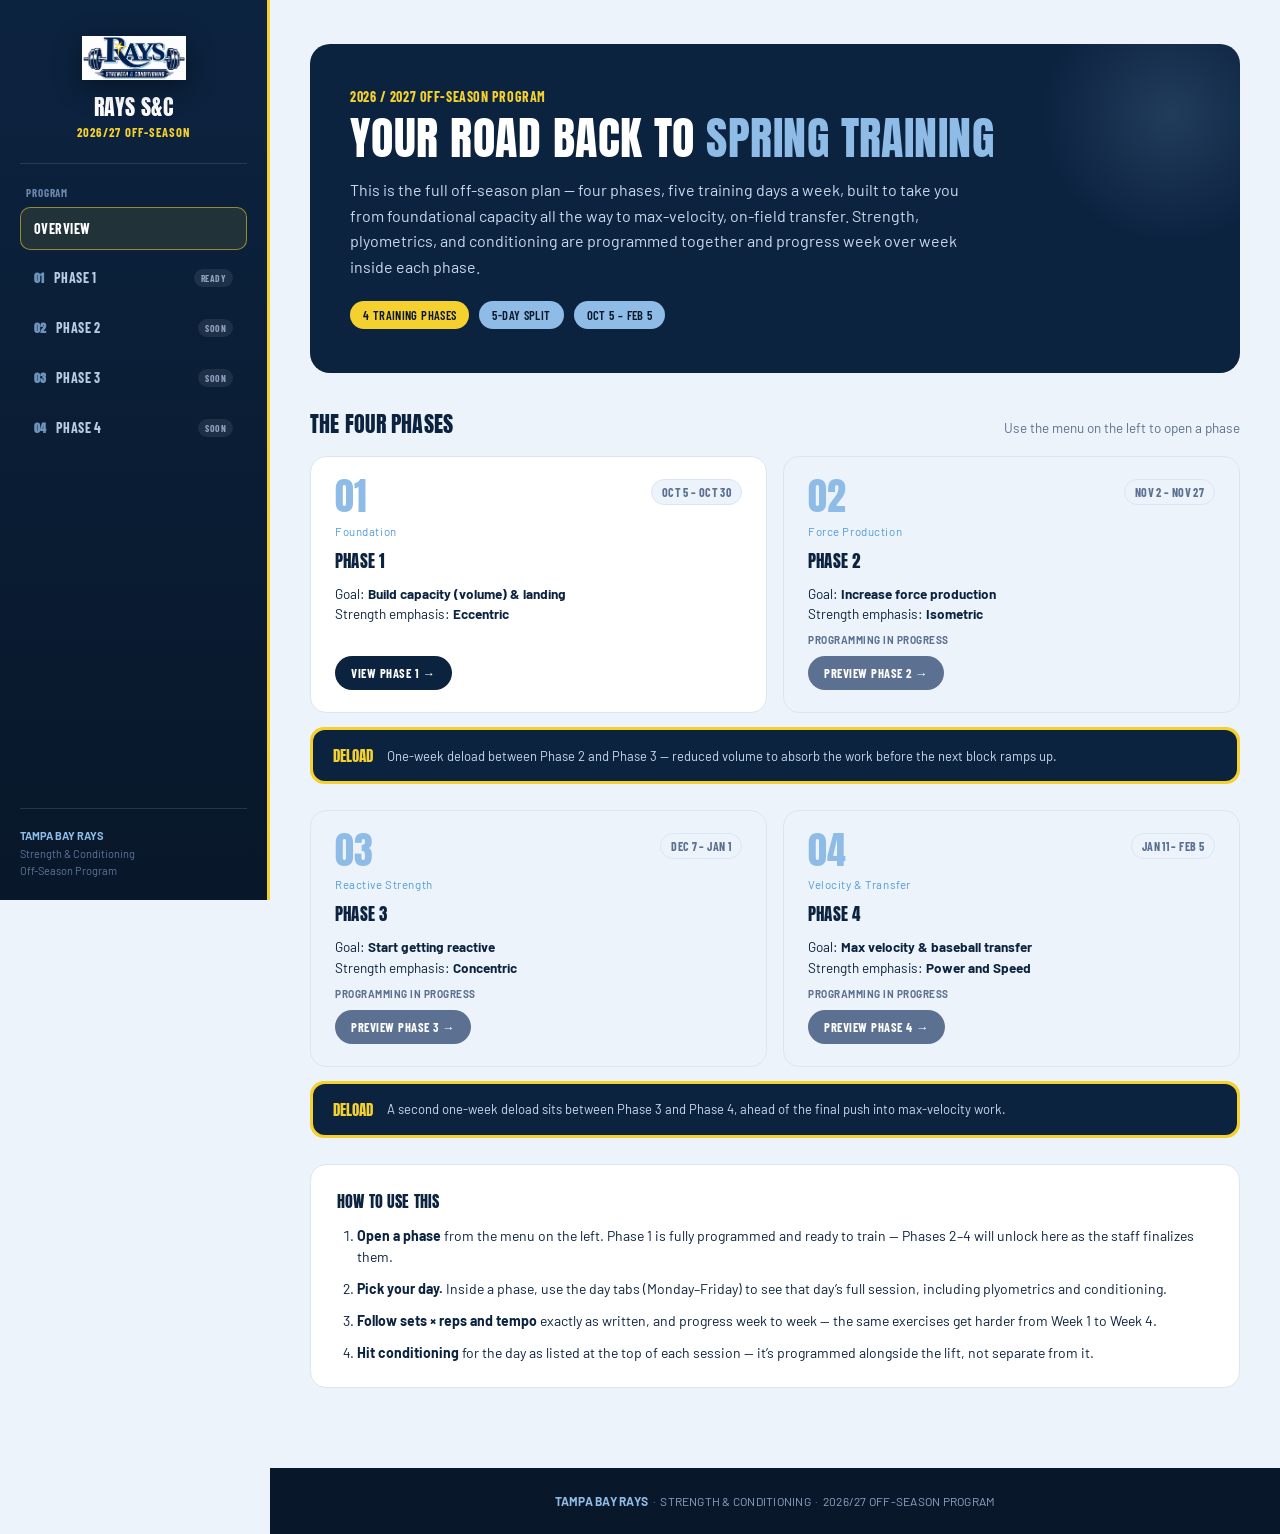
==== commit 1cac6169: "Add files via upload" ====
--- a/index.html
+++ b/index.html
@@ -4,26 +4,1252 @@
 <meta charset="UTF-8">
 <meta name="viewport" content="width=device-width, initial-scale=1.0, viewport-fit=cover">
 <meta name="theme-color" content="#0C2340">
+<meta name="apple-mobile-web-app-capable" content="yes">
+<meta name="apple-mobile-web-app-status-bar-style" content="black-translucent">
+<meta name="mobile-web-app-capable" content="yes">
 <title>Tampa Bay Rays — 2026/27 Off-Season Program</title>
 <link rel="preconnect" href="https://fonts.googleapis.com">
 <link rel="preconnect" href="https://fonts.gstatic.com" crossorigin>
 <link href="https://fonts.googleapis.com/css2?family=Anton&family=Barlow+Condensed:wght@500;600;700&family=Barlow:wght@400;500;600;700&display=swap" rel="stylesheet">
-<link rel="stylesheet" href="assets/style.css">
+<style>
+  :root{
+    --navy:#0C2340;
+    --navy-deep:#081729;
+    --navy-mid:#123762;
+    --rays-blue:#8FBCE6;
+    --rays-blue-deep:#4F9BDB;
+    --gold:#F5D130;
+    --white:#FFFFFF;
+    --bg:#EDF3FA;
+    --ink:#0C2340;
+    --muted:#5C7191;
+    --card-line:#DCE6F2;
+    --sidebar-w:270px;
+    --mono-space:0.04em;
+  }
+  *{box-sizing:border-box; -webkit-tap-highlight-color:transparent;}
+  html{scroll-behavior:smooth; -webkit-text-size-adjust:100%;}
+  body{
+    margin:0;
+    background:var(--bg);
+    color:var(--ink);
+    font-family:'Barlow', sans-serif;
+    -webkit-font-smoothing:antialiased;
+    overscroll-behavior-y:none;
+  }
+  button{ touch-action:manipulation; }
+  h1,h2,h3,.display{
+    font-family:'Anton', sans-serif;
+    font-weight:400;
+    letter-spacing:0.01em;
+    text-transform:uppercase;
+  }
+  .eyebrow{
+    font-family:'Barlow Condensed', sans-serif;
+    font-weight:700;
+    letter-spacing:var(--mono-space);
+    text-transform:uppercase;
+  }
+  a{color:inherit;}
+
+  /* ============ APP SHELL ============ */
+  .app{
+    display:flex;
+    min-height:100vh;
+    align-items:stretch;
+  }
+
+  /* ---------- SIDEBAR ---------- */
+  .sidebar{
+    width:var(--sidebar-w);
+    flex:0 0 var(--sidebar-w);
+    background:linear-gradient(180deg, var(--navy) 0%, var(--navy-deep) 100%);
+    color:var(--white);
+    position:sticky;
+    top:0;
+    align-self:flex-start;
+    height:100vh;
+    overflow-y:auto;
+    padding:30px 20px 20px;
+    display:flex;
+    flex-direction:column;
+    border-right:3px solid var(--gold);
+    z-index:40;
+  }
+  .sidebar-brand{
+    display:flex;
+    flex-direction:column;
+    align-items:center;
+    text-align:center;
+    gap:14px;
+    padding:6px 4px 24px;
+    border-bottom:1px solid rgba(143,188,230,0.18);
+  }
+  .sidebar-brand img{
+    width:104px;
+    height:auto;
+    flex:0 0 auto;
+    filter:drop-shadow(0 6px 14px rgba(0,0,0,0.4));
+  }
+  .sidebar-brand .brand-text{
+    font-family:'Anton', sans-serif;
+    font-weight:400;
+    letter-spacing:0.02em;
+    text-transform:uppercase;
+    font-size:22px;
+    line-height:1.15;
+    color:var(--white);
+  }
+  .sidebar-brand .brand-text span{
+    display:block;
+    font-family:'Barlow Condensed', sans-serif;
+    font-size:12.5px;
+    color:var(--gold);
+    font-weight:700;
+    letter-spacing:0.08em;
+    margin-top:6px;
+  }
+
+  .sidebar-section-label{
+    font-family:'Barlow Condensed', sans-serif;
+    font-weight:700;
+    letter-spacing:0.08em;
+    text-transform:uppercase;
+    font-size:11px;
+    color:#6C87AC;
+    margin:22px 6px 8px;
+  }
+
+  .sidebar-nav{
+    display:flex;
+    flex-direction:column;
+    gap:6px;
+  }
+  .sidebar-nav button{
+    display:flex;
+    align-items:center;
+    justify-content:space-between;
+    gap:10px;
+    width:100%;
+    text-align:left;
+    background:transparent;
+    border:1px solid transparent;
+    border-radius:10px;
+    padding:12px 13px;
+    cursor:pointer;
+    color:#B9CBE3;
+    font-family:'Barlow Condensed', sans-serif;
+    font-weight:700;
+    letter-spacing:0.03em;
+    text-transform:uppercase;
+    font-size:14px;
+    transition:all 0.15s ease;
+  }
+  .sidebar-nav button .num{
+    font-family:'Anton', sans-serif;
+    font-size:12px;
+    color:var(--rays-blue);
+    margin-right:9px;
+    opacity:0.75;
+  }
+  .sidebar-nav button:hover{
+    background:rgba(143,188,230,0.08);
+    color:var(--white);
+  }
+  .sidebar-nav button.active{
+    background:rgba(245,209,48,0.10);
+    border-color:rgba(245,209,48,0.55);
+    color:var(--white);
+  }
+  .sidebar-nav button.active .num{ color:var(--gold); }
+  .sidebar-nav button .badge{
+    font-size:9.5px;
+    letter-spacing:0.04em;
+    padding:3px 7px;
+    border-radius:999px;
+    background:rgba(255,255,255,0.08);
+    color:#8FA3C2;
+    font-family:'Barlow Condensed', sans-serif;
+    font-weight:700;
+    flex:0 0 auto;
+  }
+  .sidebar-nav button.active .badge.ready{
+    background:var(--gold);
+    color:var(--navy-deep);
+  }
+
+  .sidebar-foot{
+    margin-top:auto;
+    padding-top:18px;
+    border-top:1px solid rgba(143,188,230,0.18);
+    font-size:11px;
+    color:#5E759C;
+    line-height:1.6;
+  }
+  .sidebar-foot b{ color:var(--rays-blue); }
+
+  .sidebar-toggle{
+    display:none;
+    -webkit-appearance:none;
+    appearance:none;
+    border:none;
+    outline:none;
+    width:100%;
+    text-align:left;
+    font:inherit;
+    margin:0;
+  }
+
+  /* ---------- MAIN CONTENT ---------- */
+  .content{
+    flex:1 1 auto;
+    min-width:0;
+  }
+  .page{ display:none; }
+  .page.active{ display:block; }
+
+  .page-inner{
+    max-width:1080px;
+    margin:0 auto;
+    padding:44px 40px 80px;
+  }
+
+  /* ---------- OVERVIEW HERO ---------- */
+  .ov-hero{
+    background:var(--navy);
+    color:var(--white);
+    border-radius:20px;
+    padding:44px 40px;
+    position:relative;
+    overflow:hidden;
+    margin-bottom:34px;
+  }
+  .ov-hero::after{
+    content:"";
+    position:absolute;
+    right:-60px; top:-60px;
+    width:260px; height:260px;
+    border-radius:50%;
+    background:radial-gradient(circle, rgba(143,188,230,0.16) 0%, transparent 70%);
+  }
+  .ov-hero .eyebrow{ color:var(--gold); font-size:14px; margin-bottom:10px; }
+  .ov-hero h1{
+    font-size:clamp(30px, 4vw, 46px);
+    line-height:1.0;
+    margin:0 0 16px;
+    color:var(--white);
+    position:relative;
+  }
+  .ov-hero h1 span{ color:var(--rays-blue); }
+  .ov-hero p{
+    font-size:16px;
+    line-height:1.6;
+    color:#C9D9EC;
+    max-width:640px;
+    margin:0 0 22px;
+    position:relative;
+  }
+  .ov-hero .hero-strip{ display:flex; gap:10px; flex-wrap:wrap; position:relative;}
+  .ov-hero .pill{
+    font-family:'Barlow Condensed', sans-serif;
+    font-weight:600;
+    letter-spacing:0.03em;
+    text-transform:uppercase;
+    font-size:12.5px;
+    color:var(--navy-deep);
+    background:var(--rays-blue);
+    padding:6px 13px;
+    border-radius:999px;
+  }
+  .ov-hero .pill.gold{ background:var(--gold); }
+
+  .section-head{
+    display:flex;
+    align-items:baseline;
+    justify-content:space-between;
+    margin:0 0 16px;
+    flex-wrap:wrap;
+    gap:8px;
+  }
+  .section-head h2{
+    font-size:22px;
+    color:var(--navy);
+    margin:0;
+  }
+  .section-head p{
+    margin:0;
+    font-size:13.5px;
+    color:var(--muted);
+  }
+
+  /* ---------- PHASE SUMMARY CARDS (Overview) ---------- */
+  .phase-grid{
+    display:grid;
+    grid-template-columns:repeat(2, 1fr);
+    gap:16px;
+    margin-bottom:14px;
+  }
+  @media (max-width:760px){ .phase-grid{ grid-template-columns:1fr; } }
+
+  .phase-card{
+    background:var(--white);
+    border:1px solid var(--card-line);
+    border-radius:16px;
+    padding:22px 24px;
+    position:relative;
+    display:flex;
+    flex-direction:column;
+    gap:10px;
+  }
+  .phase-card .top-row{
+    display:flex;
+    align-items:flex-start;
+    justify-content:space-between;
+    gap:10px;
+  }
+  .phase-card .num{
+    font-family:'Anton', sans-serif;
+    font-size:38px;
+    color:var(--rays-blue);
+    line-height:0.9;
+  }
+  .phase-card .dates{
+    font-family:'Barlow Condensed', sans-serif;
+    font-weight:700;
+    letter-spacing:0.03em;
+    text-transform:uppercase;
+    font-size:12px;
+    color:var(--muted);
+    background:var(--bg);
+    border:1px solid var(--card-line);
+    padding:5px 10px;
+    border-radius:999px;
+    white-space:nowrap;
+  }
+  .phase-card h3{
+    font-size:17px;
+    color:var(--navy);
+    margin:0;
+  }
+  .phase-card .eyebrow-mini{
+    font-size:11.5px;
+    color:var(--rays-blue-deep);
+    letter-spacing:0.05em;
+  }
+  .phase-card .goal-line{
+    font-size:13.5px;
+    color:var(--ink);
+    line-height:1.5;
+  }
+  .phase-card .goal-line b{ color:var(--navy); }
+  .phase-card .cond-mini{
+    display:flex;
+    flex-wrap:wrap;
+    gap:5px;
+    margin-top:4px;
+  }
+  .phase-card .cond-mini span{
+    font-size:10.5px;
+    font-weight:700;
+    letter-spacing:0.02em;
+    text-transform:uppercase;
+    color:var(--navy);
+    background:var(--bg);
+    border:1px solid var(--card-line);
+    padding:3px 8px;
+    border-radius:999px;
+  }
+  .phase-card .go-btn{
+    margin-top:auto;
+    align-self:flex-start;
+    font-family:'Barlow Condensed', sans-serif;
+    font-weight:700;
+    letter-spacing:0.04em;
+    text-transform:uppercase;
+    font-size:12.5px;
+    background:var(--navy);
+    color:var(--white);
+    border:none;
+    padding:9px 16px;
+    border-radius:999px;
+    cursor:pointer;
+    transition:background 0.15s ease;
+  }
+  .phase-card .go-btn:hover{ background:var(--rays-blue-deep); }
+  .phase-card.locked{ background:var(--bg); }
+  .phase-card.locked .go-btn{ background:var(--muted); }
+  .phase-card.locked .go-btn:hover{ background:var(--navy-mid); }
+  .phase-card .lock-tag{
+    font-size:10px;
+    font-weight:700;
+    letter-spacing:0.05em;
+    text-transform:uppercase;
+    color:var(--muted);
+  }
+
+  .deload-strip{
+    display:flex;
+    align-items:center;
+    gap:14px;
+    background:var(--gold);
+    border-radius:14px;
+    padding:3px;
+    margin:6px 0 26px;
+  }
+  .deload-strip-inner{
+    background:var(--navy);
+    border-radius:12px;
+    padding:14px 20px;
+    color:var(--white);
+    display:flex;
+    align-items:center;
+    gap:14px;
+    flex-wrap:wrap;
+    width:100%;
+  }
+  .deload-strip-inner .tag{
+    font-family:'Anton', sans-serif;
+    font-size:15px;
+    color:var(--gold);
+  }
+  .deload-strip-inner p{ margin:0; font-size:13px; color:#C9D9EC; }
+
+  .how-panel{
+    background:var(--white);
+    border:1px solid var(--card-line);
+    border-radius:16px;
+    padding:24px 26px;
+    margin-top:8px;
+  }
+  .how-panel h3{ font-size:16px; color:var(--navy); margin:0 0 12px;}
+  .how-panel ol{
+    margin:0;
+    padding-left:20px;
+    display:flex;
+    flex-direction:column;
+    gap:10px;
+  }
+  .how-panel li{ font-size:14px; line-height:1.55; }
+  .how-panel li b{ color:var(--navy); }
+
+  /* ---------- barbell divider ---------- */
+  .barbell-divider{
+    display:flex;
+    align-items:center;
+    gap:14px;
+    margin:34px 0 26px;
+  }
+  .barbell-divider .plate{
+    width:18px; height:18px;
+    border-radius:50%;
+    border:4px solid var(--navy);
+    flex:0 0 auto;
+  }
+  .barbell-divider .plate.small{ width:11px; height:11px; border-width:3px; border-color:var(--rays-blue); }
+  .barbell-divider .bar{
+    flex:1;
+    height:3px;
+    background:linear-gradient(90deg, var(--navy), var(--rays-blue));
+    border-radius:2px;
+  }
+
+  /* ---------- PHASE DETAIL BANNER (used on phase pages) ---------- */
+  .phase-banner{
+    background:var(--navy);
+    border-radius:18px;
+    padding:30px 30px;
+    display:flex;
+    align-items:center;
+    gap:24px;
+    color:var(--white);
+    position:relative;
+    overflow:hidden;
+    margin-bottom:24px;
+    flex-wrap:wrap;
+  }
+  .phase-banner .num{
+    font-family:'Anton', sans-serif;
+    font-size:clamp(48px, 6vw, 76px);
+    color:var(--rays-blue);
+    opacity:0.9;
+    line-height:1;
+    flex:0 0 auto;
+  }
+  .phase-banner .txt{ position:relative; z-index:1; flex:1 1 260px; }
+  .phase-banner .eyebrow{ color:var(--gold); font-size:13px; margin-bottom:4px; }
+  .phase-banner h2{ font-size:clamp(24px,3.4vw,34px); margin:0 0 8px; color:var(--white); }
+  .phase-banner .goal-line{
+    font-size:14.5px;
+    color:#CBDCEF;
+    max-width:640px;
+    line-height:1.5;
+  }
+  .phase-banner .goal-line b{ color:var(--rays-blue); font-weight:700; }
+  .phase-banner .dates-chip{
+    font-family:'Barlow Condensed', sans-serif;
+    font-weight:700;
+    letter-spacing:0.03em;
+    text-transform:uppercase;
+    font-size:12.5px;
+    background:rgba(143,188,230,0.15);
+    border:1px solid rgba(143,188,230,0.4);
+    color:var(--rays-blue);
+    padding:6px 13px;
+    border-radius:999px;
+    display:inline-block;
+    margin-top:10px;
+  }
+
+  /* plyo panels */
+  .split-row{
+    display:grid;
+    grid-template-columns:1fr 1fr;
+    gap:16px;
+    margin-bottom:30px;
+  }
+  @media (max-width:760px){ .split-row{ grid-template-columns:1fr; } }
+  .panel{
+    background:var(--white);
+    border:1px solid var(--card-line);
+    border-radius:14px;
+    padding:20px 22px;
+  }
+  .panel .panel-title{
+    display:flex;
+    align-items:center;
+    gap:10px;
+    font-family:'Anton', sans-serif;
+    font-size:16px;
+    color:var(--navy);
+    margin:0 0 12px;
+    text-transform:uppercase;
+  }
+  .panel .panel-title .plate-icon{
+    width:20px; height:20px;
+    border-radius:50%;
+    border:5px solid var(--navy);
+    flex:0 0 auto;
+  }
+  .panel-title.upper .plate-icon{ border-color:var(--rays-blue-deep); }
+  .panel .row{ margin-bottom:10px; }
+  .panel .row:last-child{ margin-bottom:0; }
+  .panel .row .label{
+    font-family:'Barlow Condensed', sans-serif;
+    font-weight:700;
+    letter-spacing:0.04em;
+    font-size:11px;
+    text-transform:uppercase;
+    color:var(--muted);
+    margin-bottom:3px;
+  }
+  .panel .row .value{ font-size:14px; color:var(--ink); line-height:1.5; }
+  .panel .row .value.goal{ color:var(--navy); font-weight:600; }
+
+  /* ---------- DAY PILLS (within a phase page) ---------- */
+  .day-pills{
+    display:flex;
+    gap:8px;
+    flex-wrap:wrap;
+    margin:0 0 18px;
+  }
+  .day-pills button{
+    font-family:'Barlow Condensed', sans-serif;
+    font-weight:700;
+    letter-spacing:0.03em;
+    text-transform:uppercase;
+    font-size:13.5px;
+    color:var(--navy);
+    background:var(--white);
+    border:1.5px solid var(--card-line);
+    padding:9px 18px;
+    border-radius:999px;
+    cursor:pointer;
+    transition:all 0.15s ease;
+  }
+  .day-pills button:hover{ border-color:var(--rays-blue-deep); }
+  .day-pills button.active{
+    background:var(--navy);
+    border-color:var(--navy);
+    color:var(--white);
+  }
+  .day-pills button .cond-dot{
+    display:inline-block;
+    width:6px;height:6px;
+    border-radius:50%;
+    background:var(--gold);
+    margin-right:7px;
+  }
+
+  .cond-card{
+    background:linear-gradient(135deg, rgba(245,209,48,0.10), rgba(255,255,255,1) 60%);
+    border:1px solid var(--card-line);
+    border-left:4px solid var(--gold);
+    border-radius:14px;
+    padding:16px 20px;
+    margin:-6px 0 18px;
+  }
+  .cond-card .cond-head{
+    display:flex;
+    align-items:baseline;
+    gap:10px;
+    flex-wrap:wrap;
+    margin-bottom:6px;
+  }
+  .cond-card .cond-title{
+    font-family:'Anton', sans-serif;
+    font-size:14px;
+    color:var(--navy);
+    text-transform:uppercase;
+  }
+  .cond-card .cond-note{
+    font-size:12px;
+    color:var(--muted);
+    font-style:italic;
+  }
+  .cond-card .cond-weeks{
+    display:flex;
+    gap:8px;
+    flex-wrap:wrap;
+    margin-top:2px;
+  }
+  .cond-card .cond-weeks span{
+    font-size:11.5px;
+    font-weight:700;
+    color:var(--navy);
+    background:var(--bg);
+    border:1px solid var(--card-line);
+    padding:4px 10px;
+    border-radius:999px;
+  }
+  .cond-card .cond-weeks span b{
+    color:var(--rays-blue-deep);
+    margin-right:4px;
+    font-weight:700;
+  }
+
+  /* ---------- PROGRAM TABLE ---------- */
+  .table-wrap{
+    background:var(--white);
+    border:1px solid var(--card-line);
+    border-radius:14px;
+    overflow-x:auto;
+    -webkit-overflow-scrolling:touch;
+    margin-bottom:12px;
+  }
+  table.program{
+    width:100%;
+    border-collapse:collapse;
+  }
+  table.program thead th{
+    background:var(--navy);
+    color:var(--white);
+    font-family:'Barlow Condensed', sans-serif;
+    font-weight:700;
+    letter-spacing:0.04em;
+    text-transform:uppercase;
+    font-size:11.5px;
+    padding:12px 14px;
+    text-align:left;
+    white-space:nowrap;
+  }
+  table.program thead th.wk{ text-align:center; width:130px; }
+  table.program tbody tr{ border-top:1px solid var(--card-line); }
+  table.program tbody tr:nth-child(even){ background:var(--bg); }
+  table.program td{
+    padding:12px 14px;
+    vertical-align:top;
+    font-size:13px;
+  }
+  table.program td.wk{ text-align:center; white-space:nowrap; }
+  .ex-tag{
+    font-family:'Barlow Condensed', sans-serif;
+    font-weight:700;
+    color:var(--rays-blue-deep);
+    margin-right:6px;
+    font-size:12px;
+  }
+  .ex-name{
+    font-family:'Anton', sans-serif;
+    font-size:13.5px;
+    color:var(--navy);
+    text-transform:uppercase;
+    line-height:1.25;
+  }
+  .ex-note{
+    font-size:11px;
+    color:var(--muted);
+    font-style:italic;
+    margin-top:3px;
+    line-height:1.3;
+  }
+  .set-main{ font-weight:700; color:var(--navy); font-size:13.5px; }
+  .tempo-chip{
+    display:inline-block;
+    margin-top:4px;
+    font-size:10px;
+    letter-spacing:0.02em;
+    color:var(--muted);
+    background:var(--bg);
+    border:1px solid var(--card-line);
+    padding:1px 7px;
+    border-radius:999px;
+  }
+  .block-divider td{
+    padding:0;
+    height:1px;
+  }
+
+  /* legend */
+  .legend{
+    display:flex;
+    flex-wrap:wrap;
+    gap:16px;
+    font-size:11.5px;
+    color:var(--muted);
+    margin-bottom:30px;
+  }
+  .legend b{ color:var(--navy); }
+
+  /* ---------- COMING SOON ---------- */
+  .coming-soon{
+    background:var(--white);
+    border:1.5px dashed var(--card-line);
+    border-radius:18px;
+    padding:56px 32px;
+    text-align:center;
+    margin-top:6px;
+  }
+  .coming-soon .badge-lg{
+    display:inline-flex;
+    align-items:center;
+    gap:8px;
+    background:var(--bg);
+    border:1px solid var(--card-line);
+    color:var(--muted);
+    font-family:'Barlow Condensed', sans-serif;
+    font-weight:700;
+    letter-spacing:0.05em;
+    text-transform:uppercase;
+    font-size:12px;
+    padding:6px 14px;
+    border-radius:999px;
+    margin-bottom:18px;
+  }
+  .coming-soon h3{
+    font-size:26px;
+    color:var(--navy);
+    margin:0 0 12px;
+  }
+  .coming-soon p{
+    font-size:14.5px;
+    color:var(--muted);
+    max-width:460px;
+    margin:0 auto;
+    line-height:1.6;
+  }
+
+  footer.site-footer{
+    background:var(--navy-deep);
+    color:#8FA3C2;
+    padding:26px 40px;
+    text-align:center;
+    font-size:12px;
+    letter-spacing:0.02em;
+  }
+  footer.site-footer b{ color:var(--rays-blue); }
+
+  /* ---------- RESPONSIVE ---------- */
+  @media (max-width:880px){
+    .sidebar{
+      position:fixed;
+      left:0; top:0; bottom:0;
+      width:min(var(--sidebar-w), 82vw);
+      flex-basis:auto;
+      transform:translateX(-100%);
+      transition:transform 0.2s ease;
+      box-shadow:10px 0 30px rgba(0,0,0,0.3);
+      padding-top:max(30px, env(safe-area-inset-top));
+      padding-bottom:max(20px, env(safe-area-inset-bottom));
+      padding-left:max(20px, env(safe-area-inset-left));
+    }
+    .sidebar.open{ transform:translateX(0); }
+    .app{ display:block; }
+    .sidebar-toggle{
+      display:flex;
+      align-items:center;
+      gap:10px;
+      position:sticky;
+      top:0;
+      z-index:30;
+      background:rgba(12,35,64,0.97);
+      backdrop-filter:blur(6px);
+      border-bottom:3px solid var(--gold);
+      padding:16px 20px;
+      padding-top:max(16px, env(safe-area-inset-top));
+      color:var(--white);
+      font-family:'Barlow Condensed', sans-serif;
+      font-weight:700;
+      letter-spacing:0.04em;
+      text-transform:uppercase;
+      font-size:15px;
+      cursor:pointer;
+      min-height:52px;
+    }
+    .sidebar-toggle .bars{
+      width:22px; height:16px;
+      position:relative;
+      flex:0 0 auto;
+    }
+    .sidebar-toggle .bars span{
+      position:absolute; left:0; right:0; height:2px; background:var(--gold);
+    }
+    .sidebar-toggle .bars span:nth-child(1){ top:0; }
+    .sidebar-toggle .bars span:nth-child(2){ top:7px; }
+    .sidebar-toggle .bars span:nth-child(3){ top:14px; }
+    .scrim{
+      display:none;
+      position:fixed; inset:0;
+      background:rgba(8,23,41,0.55);
+      z-index:35;
+    }
+    .scrim.show{ display:block; }
+    .page-inner{ padding:24px 18px 60px; }
+    .sidebar-nav button{ padding:14px 13px; font-size:15px; }
+    .day-pills button{ padding:11px 18px; font-size:14px; }
+    footer.site-footer{ padding-bottom:max(26px, env(safe-area-inset-bottom)); }
+  }
+  @media (max-width:640px){
+    /* Program tables become stacked cards instead of a wide grid */
+    .table-wrap{ overflow:visible; border:none; background:transparent; }
+    table.program, table.program thead, table.program tbody, table.program tr, table.program th, table.program td{
+      display:block;
+      width:100%;
+    }
+    table.program thead{ display:none; }
+    table.program tbody tr{
+      background:var(--white);
+      border:1px solid var(--card-line);
+      border-radius:14px;
+      margin-bottom:14px;
+      overflow:hidden;
+    }
+    table.program tbody tr:nth-child(even){ background:var(--white); }
+    table.program td{
+      padding:11px 16px;
+      border-top:1px solid var(--card-line);
+    }
+    table.program td.ex-cell{
+      background:var(--navy);
+      border-top:none;
+      padding:14px 16px;
+    }
+    table.program td.ex-cell .ex-name{ color:var(--white); }
+    table.program td.ex-cell .ex-tag{ color:var(--gold); }
+    table.program td.ex-cell .ex-note{ color:#B9CBE3; }
+    table.program td.wk{
+      display:flex;
+      align-items:center;
+      justify-content:space-between;
+      text-align:right;
+    }
+    table.program td.wk::before{
+      content:attr(data-label);
+      font-family:'Barlow Condensed', sans-serif;
+      font-weight:700;
+      letter-spacing:0.04em;
+      text-transform:uppercase;
+      font-size:11px;
+      color:var(--muted);
+    }
+    .cond-card .cond-weeks{ gap:8px 10px; }
+  }
+  @media (max-width:520px){
+    table.program thead th.wk, table.program td.wk{ width:auto; }
+    .ov-hero{ padding:26px 20px; }
+    .phase-banner{ padding:22px 20px; gap:16px; }
+    .phase-banner .num{ font-size:44px; }
+    .page-inner{ padding:22px 16px 56px; }
+  }
+
+  @media (prefers-reduced-motion: reduce){
+    html{ scroll-behavior:auto; }
+    .sidebar{ transition:none; }
+  }
+</style>
 </head>
 <body>
 
-<div class="roster-wrap">
-  <div class="roster-hero">
-    <img src="assets/logo.png" alt="Rays Strength &amp; Conditioning logo">
-    <div class="eyebrow">2026 / 2027 Off-Season Program</div>
-    <h1>Select Your Name</h1>
-  </div>
-
-  <div class="roster-grid" id="roster-grid">
-    <div class="roster-empty">Loading roster&hellip;</div>
+<div class="scrim" id="scrim"></div>
+
+<button type="button" class="sidebar-toggle" id="sidebarToggle" aria-label="Open menu">
+  <div class="bars"><span></span><span></span><span></span></div>
+  MENU
+</button>
+
+<div class="app">
+  <aside class="sidebar" id="sidebar">
+    <div class="sidebar-brand">
+      <img src="[data-uri]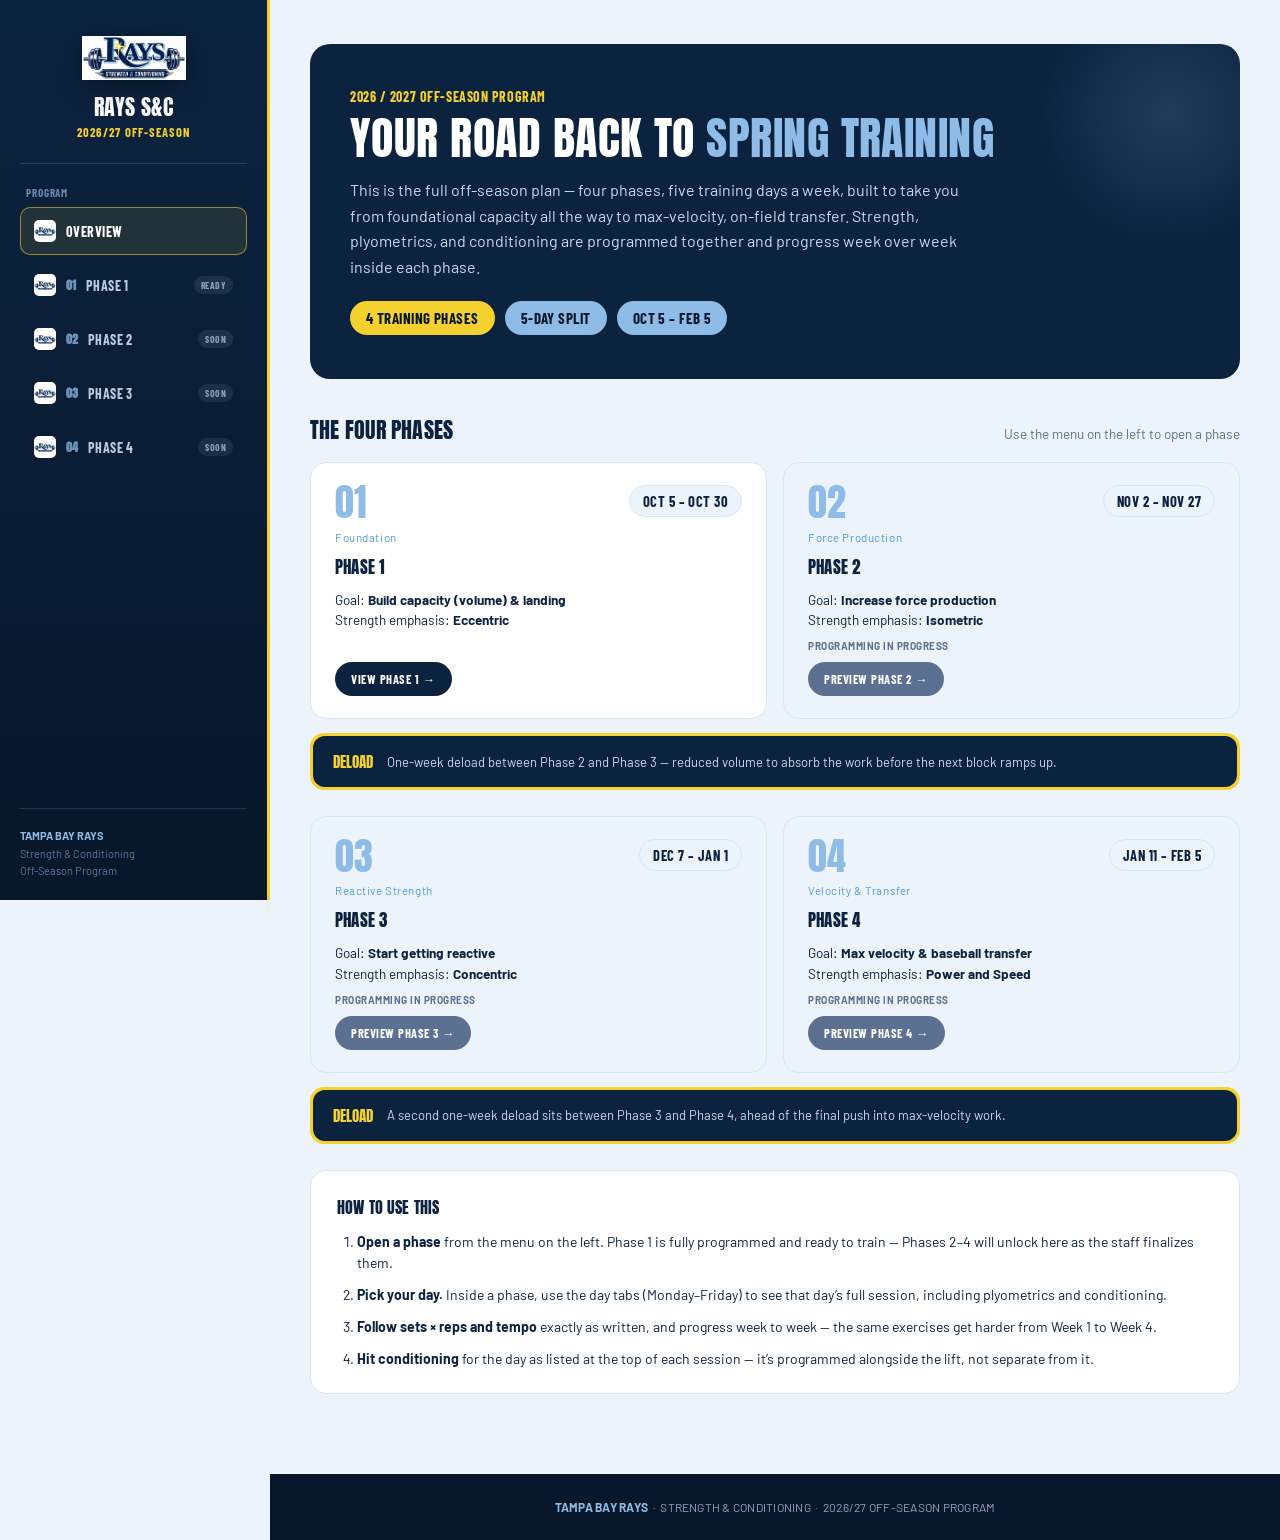
==== commit c2392b14: "Rename index (1).html to index.html" ====
--- a/index.html
+++ b/index.html
@@ -26,6 +26,7 @@
     --card-line:#DCE6F2;
     --sidebar-w:270px;
     --mono-space:0.04em;
+    --nav-logo-uri:url("[data-uri]